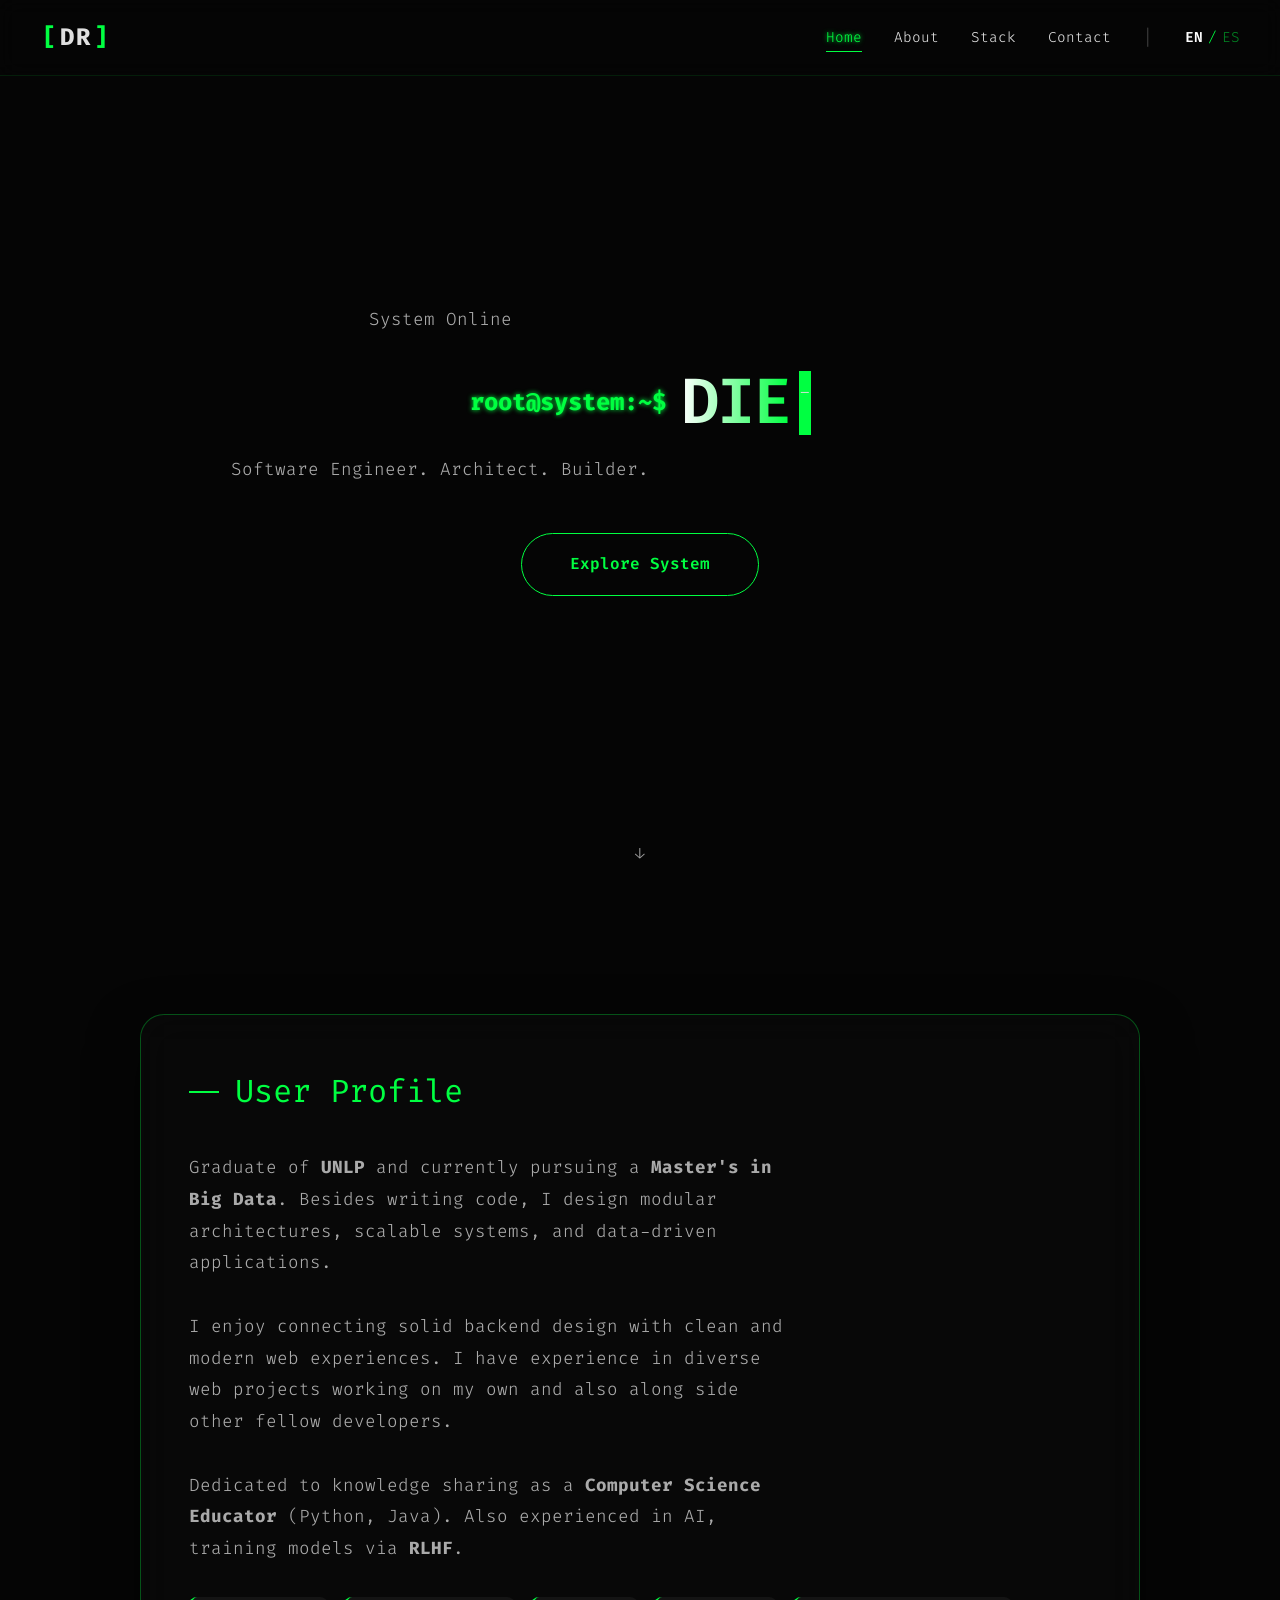
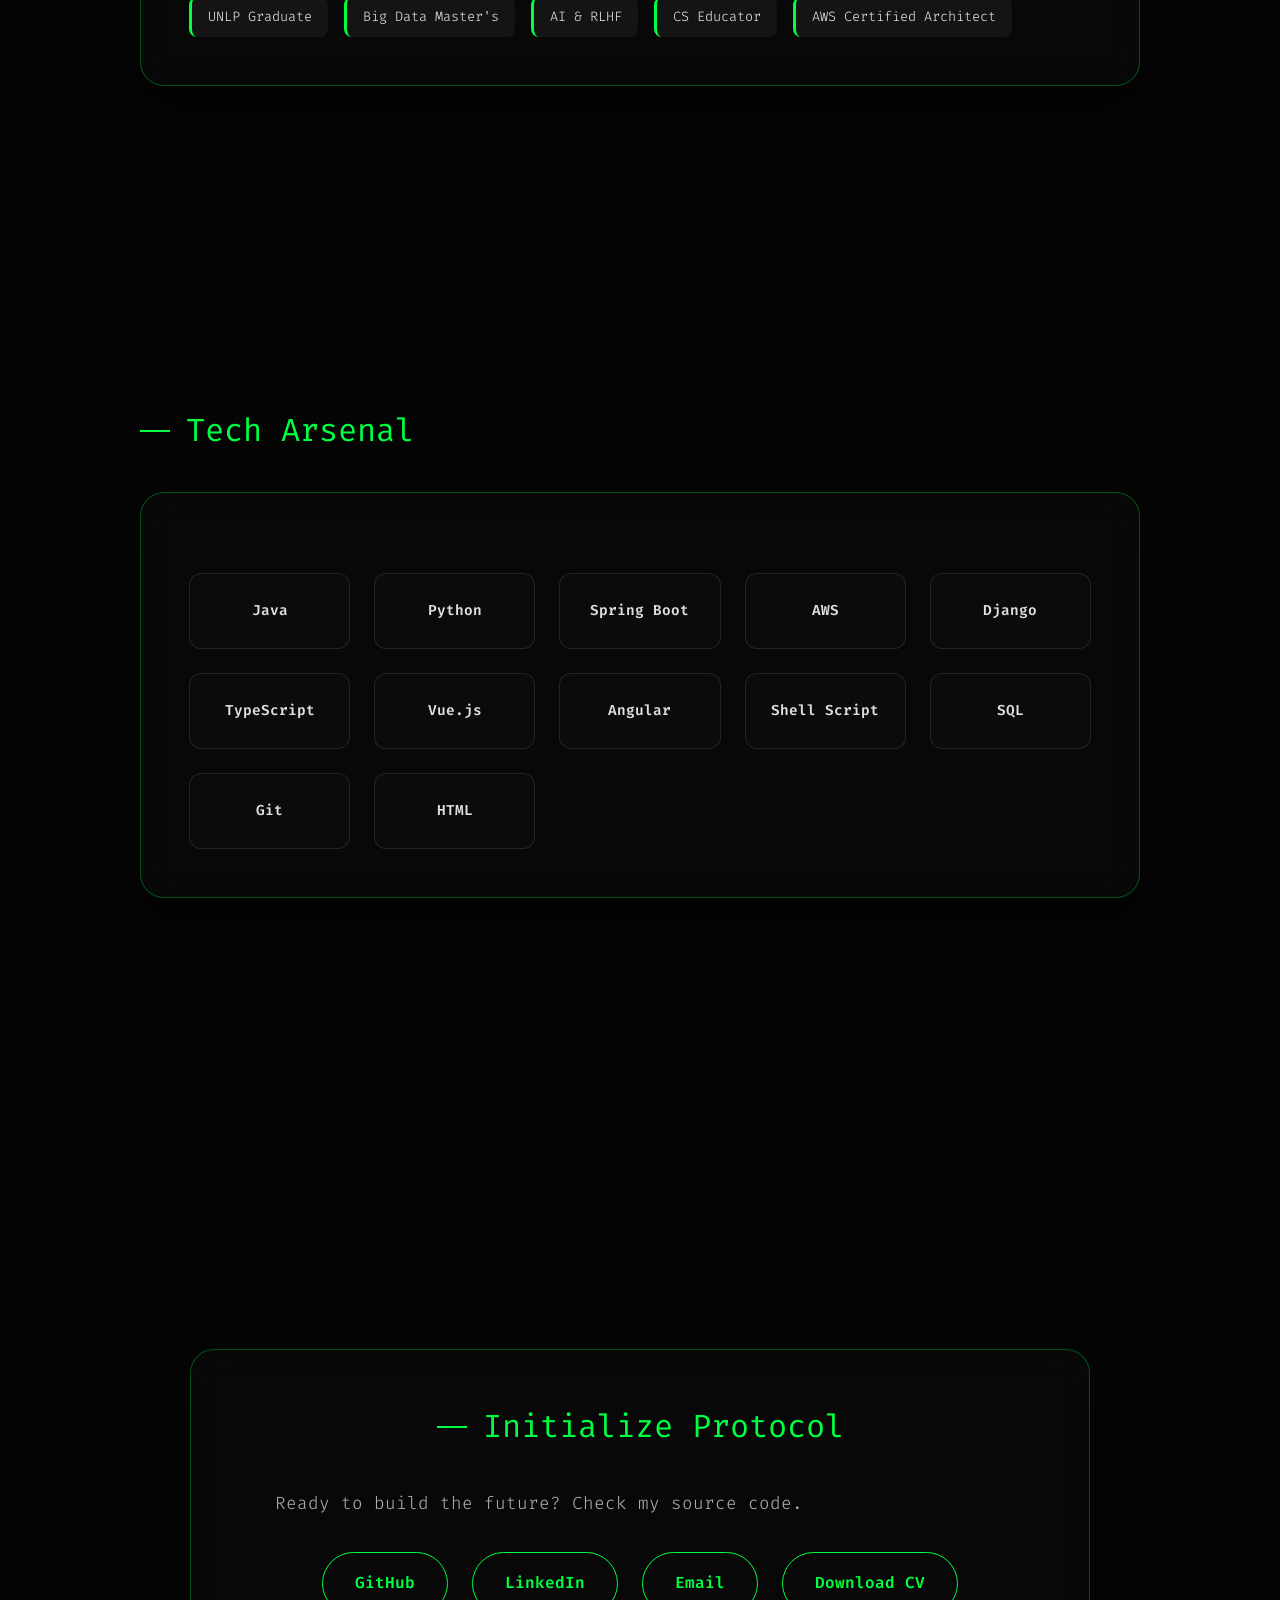
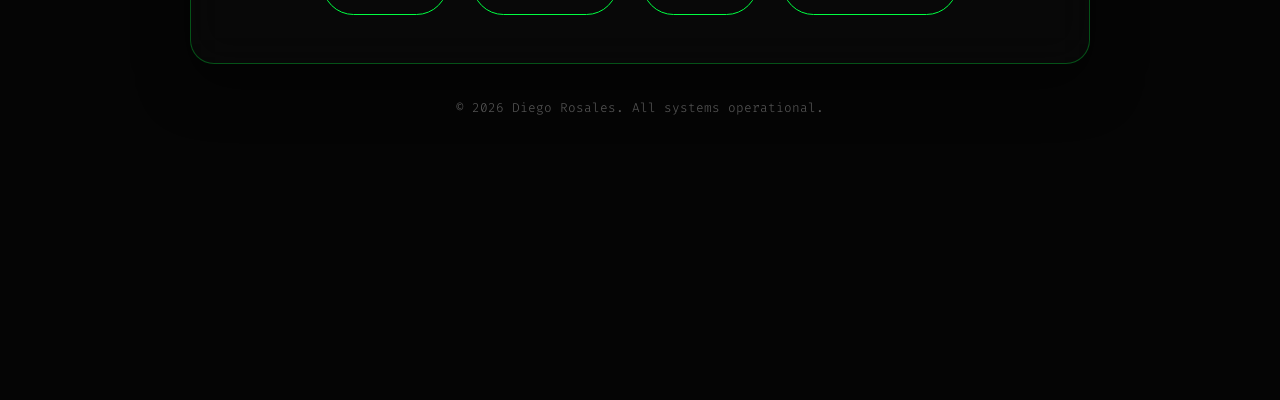
==== index.html @ c84a09c6 "Version 1.0" ====
<!DOCTYPE html>
<html lang="en">

<head>
    <meta charset="UTF-8">
    <meta name="viewport" content="width=device-width, initial-scale=1.0">
    <title>Diego Rosales | Software Architect</title>
    <!-- Fuente moderna monoespaciada para un look más limpio -->
    <link href="https://fonts.googleapis.com/css2?family=Fira+Code:wght@300;400;600&display=swap" rel="stylesheet">
    <link rel="icon" href="assets/img/favicon.svg" type="image/svg+xml">

    <link rel="stylesheet" href="assets/css/style.css">
</head>

<body>

    <canvas id="matrixCanvas"></canvas>

    <!-- NAVBAR -->
    <nav class="navbar">
        <div class="nav-container">
            <a href="#home" class="logo">
                <span class="logo-bracket">[</span>DR<span class="logo-bracket">]</span>
            </a>

            <div class="mobile-menu-btn">
                <span></span>
                <span></span>
                <span></span>
            </div>

            <ul class="nav-links">
                <li><a href="#home" data-key="navHome">Home</a></li>
                <li><a href="#about" data-key="navAbout">About</a></li>
                <li><a href="#stack" data-key="navStack">Stack</a></li>
                <li><a href="#contact" data-key="navContact">Contact</a></li>
                <li class="lang-separator">|</li>
                <li class="nav-lang-switch" onclick="toggleLanguage()">
                    <span id="lang-en" class="lang-opt active">EN</span>
                    <span>/</span>
                    <span id="lang-es" class="lang-opt">ES</span>
                </li>
            </ul>
        </div>
    </nav>

    <!-- HERO SECTION -->
    <section id="home" class="visible">
        <div class="container" style="text-align: center;">
            <p class="subtitle" data-key="heroSub">System Online</p>

            <!-- Terminal Effect Wrapper -->
            <div class="terminal-line">
                <span class="bash-prompt">root@system:~$</span>
                <!-- H1 está vacío al inicio para el efecto de escritura -->
                <h1 id="hero-title" data-key="heroTitle" data-text=""></h1>
                <span class="cursor">_</span>
            </div>

            <p data-key="heroDesc">Software Engineer. Architect. Builder.</p>
            <a href="#about" class="btn" data-key="btnExplore">Explore System</a>
        </div>
        <div class="scroll-indicator">↓</div>
    </section>

    <!-- ABOUT SECTION -->
    <section id="about">
        <div class="container">
            <div class="glass-panel">
                <h2 data-key="aboutTitle">User Profile</h2>
                <p data-key="aboutText1">
                    Graduate of <strong>UNLP</strong> and currently pursuing a <strong>Master's in Big Data</strong>.
                    Besides writing code, I design modular architectures, scalable systems, and data-driven
                    applications.
                </p>
                <p data-key="aboutText2">
                    I enjoy connecting solid backend design with clean and modern web experiences. I have
                    experience in diverse web projects working on my own and also along side other fellow developers.
                </p>
                <p data-key="aboutText3">
                    Dedicated to knowledge sharing as a <strong>Computer Science Educator</strong> (Python, Java). Also
                    experienced in AI, training models via <strong>RLHF</strong>.
                </p>

                <div class="credentials">
                    <div class="badge">UNLP Graduate</div>
                    <div class="badge">Big Data Master's</div>
                    <div class="badge">AI & RLHF</div>
                    <div class="badge">CS Educator</div>
                    <div class="badge">AWS Certified Architect</div>
                </div>
            </div>
        </div>
    </section>

    <!-- STACK SECTION -->
    <section id="stack">
        <div class="container">
            <h2 data-key="stackTitle">Tech Arsenal</h2>
            <div class="glass-panel">
                <div class="tech-grid">
                    <a href="https://docs.oracle.com/en/java/" target="_blank" class="tech-item"><span>Java</span></a>
                    <a href="https://docs.python.org/3/" target="_blank" class="tech-item"><span>Python</span></a>
                    <a href="https://spring.io/projects/spring-boot" target="_blank" class="tech-item"><span>Spring
                            Boot</span></a>
                    <a href="https://docs.aws.amazon.com/" target="_blank" class="tech-item"><span>AWS</span></a>
                    <a href="https://docs.djangoproject.com/" target="_blank" class="tech-item"><span>Django</span></a>
                    <a href="https://www.typescriptlang.org/docs/" target="_blank"
                        class="tech-item"><span>TypeScript</span></a>
                    <a href="https://vuejs.org/guide/introduction.html" target="_blank"
                        class="tech-item"><span>Vue.js</span></a>
                    <a href="https://angular.dev/" target="_blank" class="tech-item"><span>Angular</span></a>
                    <a href="https://www.gnu.org/software/bash/manual/" target="_blank" class="tech-item"><span>Shell
                            Script</span></a>
                    <a href="https://www.postgresql.org/docs/" target="_blank" class="tech-item"><span>SQL</span></a>
                    <a href="https://git-scm.com/doc" target="_blank" class="tech-item"><span>Git</span></a>
                    <a href="https://developer.mozilla.org/en-US/docs/Web/HTML" target="_blank"
                        class="tech-item"><span>HTML</span></a>
                </div>
            </div>
        </div>
    </section>

    <!-- CONTACT SECTION -->
    <section id="contact">
        <div class="container" style="text-align: center;">
            <div class="glass-panel" style="display: inline-block; width: 100%; max-width: 900px;">
                <h2 data-key="contactTitle" style="justify-content: center;">Initialize Protocol</h2>
                <p data-key="contactDesc">Ready to build the future? Check my source code.</p>

                <div class="btn-group">
                    <a href="https://github.com/Rosales-Diego?tab=repositories" target="_blank" class="btn"
                        data-key="btnGithub">
                        GitHub
                    </a>
                    <a href="https://www.linkedin.com/in/diego-rosales-75b023253/" target="_blank" class="btn"
                        data-key="btnLinkedin">
                        LinkedIn
                    </a>
                    <a href="mailto:dierosales07@gmail.com" class="btn" data-key="btnEmail">
                        Email
                    </a>
                    <a href="assets/pdf/Diego_Rosales_CV_EN.pdf" class="btn" id="btn-cv" target="_blank"
                        data-key="btnCV">
                        Download CV
                    </a>
                </div>
            </div>
        </div>
        <footer>© 2026 Diego Rosales. All systems operational.</footer>
    </section>

    <script src="assets/js/script.js"></script>
</body>

</html>
---- assets/css/style.css ----
/* --- CORE SETTINGS --- */
:root {
    --matrix-green: #00FF41;
    --matrix-dim: rgba(0, 255, 65, 0.1);
    --bg-black: #050505;
    --text-white: #E0E0E0;
    --glass-bg: rgba(10, 10, 10, 0.6);
    --glass-border: rgba(0, 255, 65, 0.3);
    --font-main: 'Fira Code', monospace;
    --ease-apple: cubic-bezier(0.25, 0.1, 0.25, 1);
}

* {
    box-sizing: border-box;
    margin: 0;
    padding: 0;
}

html {
    scroll-behavior: smooth;
}

body {
    background-color: var(--bg-black);
    color: var(--text-white);
    font-family: var(--font-main);
    overflow-x: hidden;
    line-height: 1.8;
    font-weight: 300;
}

/* --- BACKGROUND --- */
#matrixCanvas {
    position: fixed;
    top: 0;
    left: 0;
    z-index: -1;
    width: 100vw;
    height: 100vh;
    opacity: 0.6;
}

/* --- NAVBAR --- */
.navbar {
    position: fixed;
    top: 0;
    left: 0;
    width: 100%;
    padding: 1rem 2rem;
    z-index: 1000;
    transition: all 0.3s ease;
    background: rgba(5, 5, 5, 0.8);
    backdrop-filter: blur(10px);
    -webkit-backdrop-filter: blur(10px);
    border-bottom: 1px solid rgba(0, 255, 65, 0.1);
}

.nav-container {
    max-width: 1200px;
    margin: 0 auto;
    display: flex;
    justify-content: space-between;
    align-items: center;
}

/* Logo Styles */
.logo {
    font-size: 1.5rem;
    font-weight: 700;
    color: var(--text-white);
    text-decoration: none;
    letter-spacing: 2px;
    font-family: var(--font-main);
    z-index: 1001;
}

.logo-bracket {
    color: var(--matrix-green);
    margin: 0 2px;
}

.logo:hover .logo-bracket {
    text-shadow: 0 0 10px var(--matrix-green);
}

/* Nav Links */
.nav-links {
    display: flex;
    list-style: none;
    gap: 2rem;
    align-items: center;
}

.nav-links a {
    color: var(--text-white);
    text-decoration: none;
    font-size: 0.9rem;
    transition: color 0.3s ease;
    position: relative;
}

.nav-links a:hover,
.nav-links a.active {
    color: var(--matrix-green);
    text-shadow: 0 0 5px var(--matrix-green);
}

.nav-links a::after {
    content: '';
    position: absolute;
    width: 0;
    height: 1px;
    bottom: -5px;
    left: 0;
    background-color: var(--matrix-green);
    transition: width 0.3s ease;
}

.nav-links a:hover::after,
.nav-links a.active::after {
    width: 100%;
}

.lang-separator {
    color: rgba(255, 255, 255, 0.3);
}

/* Embedded Language Switcher */
.nav-lang-switch {
    display: flex;
    gap: 5px;
    cursor: pointer;
    font-size: 0.9rem;
    color: var(--matrix-green);
}

.lang-opt {
    opacity: 0.5;
    transition: opacity 0.3s;
}

.lang-opt.active {
    opacity: 1;
    font-weight: 600;
    color: #fff;
}

/* Mobile Menu Button */
.mobile-menu-btn {
    display: none;
    flex-direction: column;
    justify-content: space-between;
    width: 30px;
    height: 21px;
    cursor: pointer;
    z-index: 1001;
}

.mobile-menu-btn span {
    width: 100%;
    height: 3px;
    background-color: var(--matrix-green);
    transition: all 0.3s ease;
}

/* --- MOBILE STYLES --- */
@media (max-width: 768px) {
    .mobile-menu-btn {
        display: flex;
    }

    .nav-links {
        position: fixed;
        top: 0;
        right: -100%;
        width: 70%;
        height: 100vh;
        background: rgba(5, 5, 5, 0.95);
        backdrop-filter: blur(10px);
        flex-direction: column;
        justify-content: center;
        transition: right 0.4s ease;
        border-left: 1px solid var(--matrix-green);
    }

    .nav-links.active {
        right: 0;
    }

    /* Animation for burger menu */
    .mobile-menu-btn.active span:nth-child(1) {
        transform: rotate(45deg) translate(5px, 6px);
    }

    .mobile-menu-btn.active span:nth-child(2) {
        opacity: 0;
    }

    .mobile-menu-btn.active span:nth-child(3) {
        transform: rotate(-45deg) translate(5px, -6px);
    }
}

/* --- SECTIONS (Style Scroll) --- */
section {
    min-height: 100vh;
    scroll-margin-top: 10vh;
    display: flex;
    flex-direction: column;
    justify-content: center;
    align-items: center;
    padding: 4rem 2rem;
    position: relative;

    /* Estado inicial: invisible y desplazado hacia abajo */
    opacity: 0;
    transform: translateY(50px) scale(0.95);
    transition: opacity 0.8s var(--ease-apple), transform 0.8s var(--ease-apple);
}

section.visible {
    opacity: 1;
    transform: translateY(0) scale(1);
}

.container {
    max-width: 1000px;
    width: 100%;
}

/* --- TYPOGRAPHY & GLITCH EFFECT --- */

/* Terminal Wrapper for H1 */
.terminal-line {
    display: flex;
    align-items: center;
    justify-content: center;
    flex-wrap: wrap;
    gap: 10px;
    margin-bottom: 1rem;
}

.bash-prompt {
    color: var(--matrix-green);
    font-size: clamp(1rem, 2vw, 1.5rem);
    font-weight: bold;
    text-shadow: 0 0 5px var(--matrix-green);
    margin-right: 5px;
}

.cursor {
    display: inline-block;
    width: 12px;
    height: clamp(2.5rem, 5vw, 5rem);
    background-color: var(--matrix-green);
    animation: blink 1s step-end infinite;
    vertical-align: middle;
}

@keyframes blink {

    0%,
    100% {
        opacity: 1;
    }

    50% {
        opacity: 0;
    }
}

h1 {
    font-size: clamp(2.5rem, 5vw, 5rem);
    font-weight: 600;
    letter-spacing: -2px;
    line-height: 1.1;
    position: relative;
    display: inline-block;
    background: linear-gradient(90deg, #fff, var(--matrix-green));
    -webkit-background-clip: text;
    -webkit-text-fill-color: transparent;
    cursor: default;
    /* Remove margins as they are handled by flex wrapper */
    margin: 0;
}

/* Capas del efecto Glitch (invisibles por defecto) */
h1::before,
h1::after {
    content: attr(data-text);
    position: absolute;
    top: 0;
    left: 0;
    width: 100%;
    height: 100%;
    background: var(--bg-black);
    opacity: 0;
    -webkit-text-fill-color: var(--matrix-green);
    /* Reset gradient for glitch layers */
}

/* Activar Glitch al Hover */
h1:hover::before {
    opacity: 1;
    left: 2px;
    text-shadow: -1px 0 red;
    clip: rect(24px, 550px, 90px, 0);
    animation: glitch-anim-2 3s infinite linear alternate-reverse;
}

h1:hover::after {
    opacity: 1;
    left: -2px;
    text-shadow: -1px 0 blue;
    clip: rect(85px, 550px, 140px, 0);
    animation: glitch-anim 2.5s infinite linear alternate-reverse;
}

/* Keyframes para el glitch */
@keyframes glitch-anim {
    0% {
        clip: rect(10px, 9999px, 30px, 0);
    }

    20% {
        clip: rect(80px, 9999px, 100px, 0);
    }

    40% {
        clip: rect(10px, 9999px, 50px, 0);
    }

    60% {
        clip: rect(40px, 9999px, 80px, 0);
    }

    80% {
        clip: rect(100px, 9999px, 120px, 0);
    }

    100% {
        clip: rect(60px, 9999px, 90px, 0);
    }
}

@keyframes glitch-anim-2 {
    0% {
        clip: rect(60px, 9999px, 90px, 0);
    }

    20% {
        clip: rect(10px, 9999px, 50px, 0);
    }

    40% {
        clip: rect(100px, 9999px, 120px, 0);
    }

    60% {
        clip: rect(10px, 9999px, 30px, 0);
    }

    80% {
        clip: rect(40px, 9999px, 80px, 0);
    }

    100% {
        clip: rect(80px, 9999px, 100px, 0);
    }
}

h2 {
    font-size: 2rem;
    color: var(--matrix-green);
    margin-bottom: 2rem;
    font-weight: 400;
    display: inline-flex;
    align-items: center;
    gap: 1rem;
}

h2::before {
    content: "";
    width: 30px;
    height: 2px;
    background: var(--matrix-green);
    display: block;
}

p {
    font-size: 1.1rem;
    color: #aaa;
    max-width: 600px;
    margin-bottom: 2rem;
}

/* --- CARDS & UI --- */
.glass-panel {
    background: var(--glass-bg);
    border: 1px solid var(--glass-border);
    border-radius: 24px;
    padding: 3rem;
    backdrop-filter: blur(20px);
    -webkit-backdrop-filter: blur(20px);
    box-shadow: 0 20px 50px rgba(0, 0, 0, 0.5);
    width: 100%;
}

/* --- TECH GRID --- */
.tech-grid {
    display: grid;
    grid-template-columns: repeat(auto-fit, minmax(140px, 1fr));
    gap: 1.5rem;
    margin-top: 2rem;
}

.tech-item {
    text-align: center;
    padding: 1.5rem;
    border: 1px solid rgba(255, 255, 255, 0.1);
    border-radius: 12px;
    transition: 0.3s;
    background: rgba(255, 255, 255, 0.02);
    cursor: pointer;
    /* Cambiado a pointer para indicar click */
    display: block;
    /* Comportamiento de bloque para el anchor */
    text-decoration: none;
    /* Quitar subrayado de link */
    color: var(--text-white);
    /* Mantener color blanco/gris */
}

.tech-item:hover {
    border-color: var(--matrix-green);
    background: var(--matrix-dim);
    transform: translateY(-5px);
    box-shadow: 0 10px 20px rgba(0, 255, 65, 0.1);
    color: #fff;
    /* Texto blanco brillante al hacer hover */
}

.tech-item span {
    display: block;
    font-size: 0.9rem;
    font-weight: 600;
}

/* --- BUTTONS --- */
.btn {
    display: inline-block;
    padding: 1rem 3rem;
    border-radius: 50px;
    background: transparent;
    border: 1px solid var(--matrix-green);
    color: var(--matrix-green);
    text-decoration: none;
    font-weight: 600;
    transition: all 0.3s ease;
    margin-top: 1rem;
}

.btn:hover {
    background: var(--matrix-green);
    color: #000;
    box-shadow: 0 0 30px var(--matrix-dim);
    transform: scale(1.05);
}

/* Agrupación de botones para la sección de contacto */
.btn-group {
    display: flex;
    justify-content: center;
    flex-wrap: wrap;
    gap: 1.5rem;
    margin-top: 2rem;
}

.btn-group .btn {
    margin-top: 0;
    /* Reseteamos el margen individual dentro del grupo */
    padding: 1rem 2rem;
    /* Ajuste ligero para que quepan mejor 3 botones */
}

/* --- SCROLL INDICATOR --- */
.scroll-indicator {
    position: absolute;
    bottom: 2rem;
    left: 50%;
    transform: translateX(-50%);
    animation: bounce 2s infinite;
    opacity: 0.7;
}

@keyframes bounce {

    0%,
    20%,
    50%,
    80%,
    100% {
        transform: translateX(-50%) translateY(0);
    }

    40% {
        transform: translateX(-50%) translateY(-10px);
    }

    60% {
        transform: translateX(-50%) translateY(-5px);
    }
}

/* --- CREDENTIALS --- */
.credentials {
    display: flex;
    gap: 1rem;
    flex-wrap: wrap;
    margin-top: 2rem;
}

.badge {
    background: rgba(255, 255, 255, 0.05);
    padding: 0.5rem 1rem;
    border-radius: 8px;
    font-size: 0.85rem;
    border-left: 3px solid var(--matrix-green);
}

/* --- FOOTER --- */
footer {
    padding: 2rem;
    text-align: center;
    font-size: 0.8rem;
    color: #555;
    position: relative;
    z-index: 2;
}
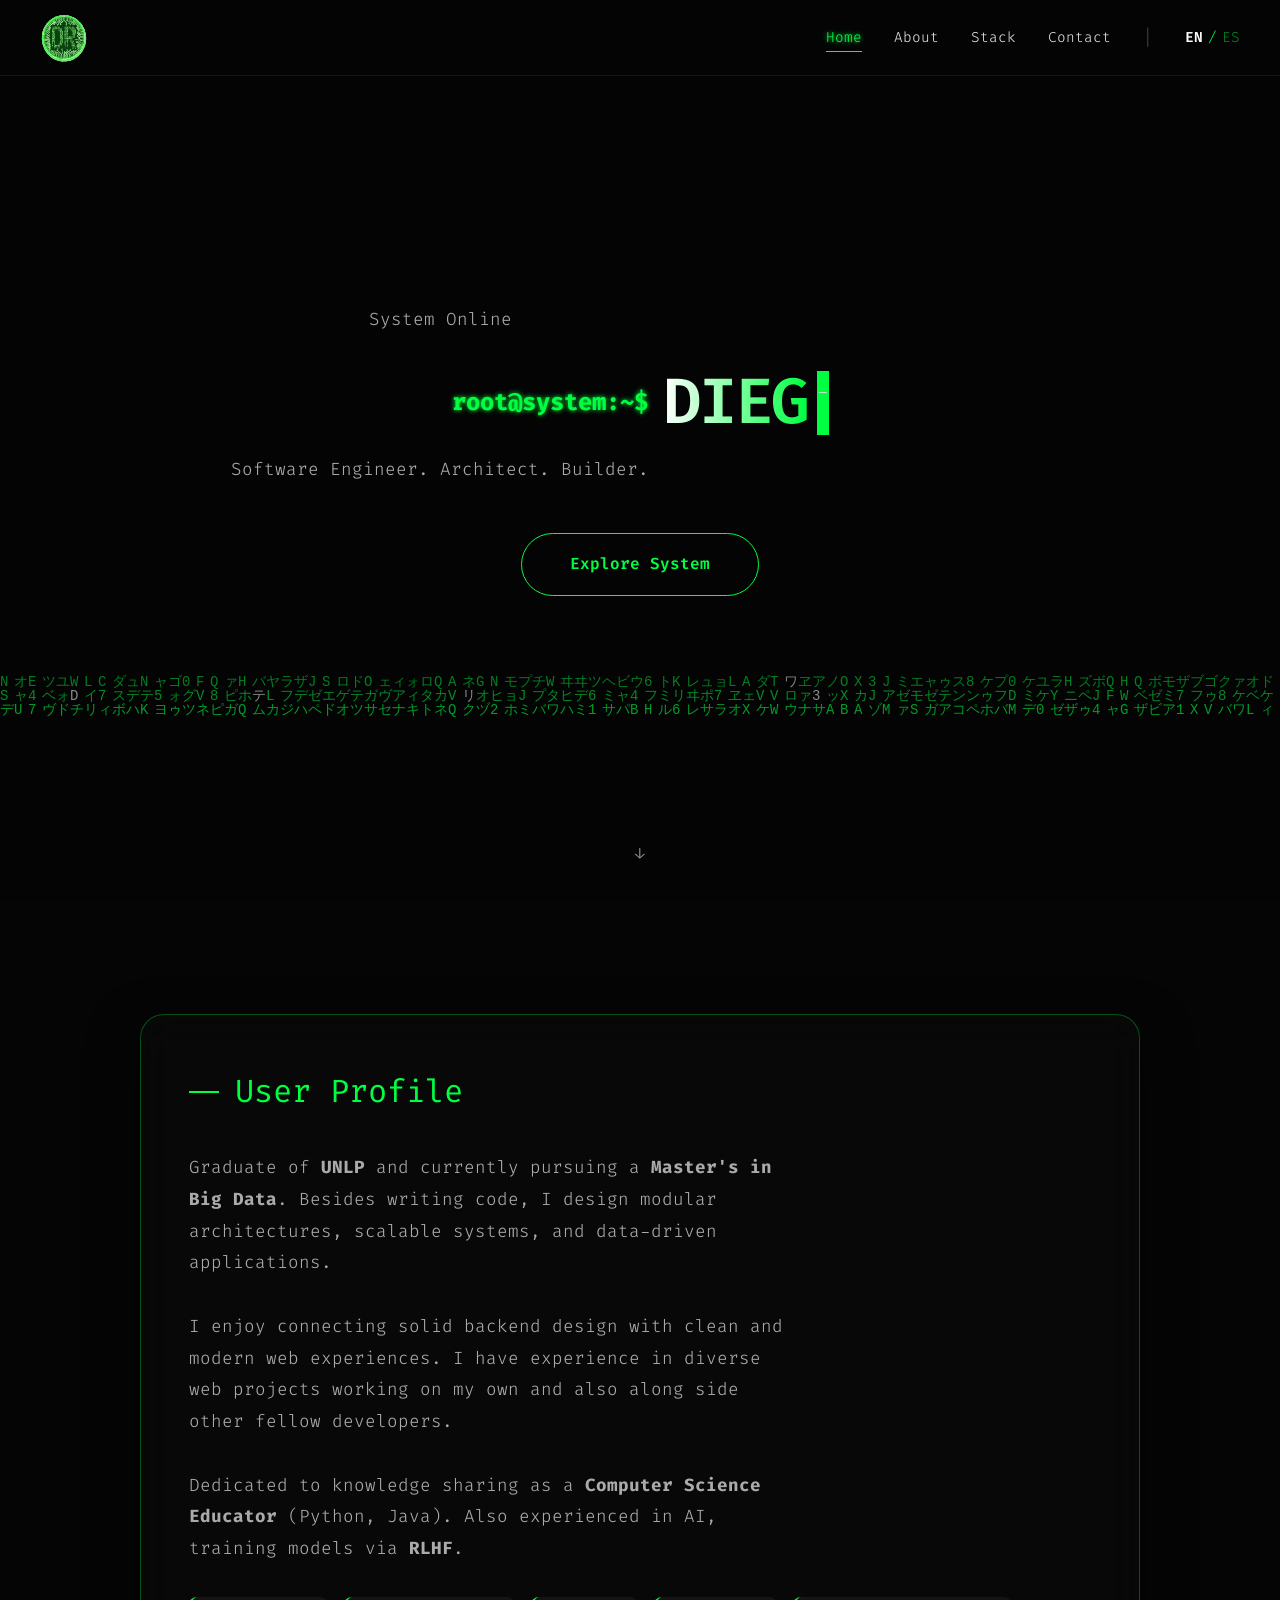
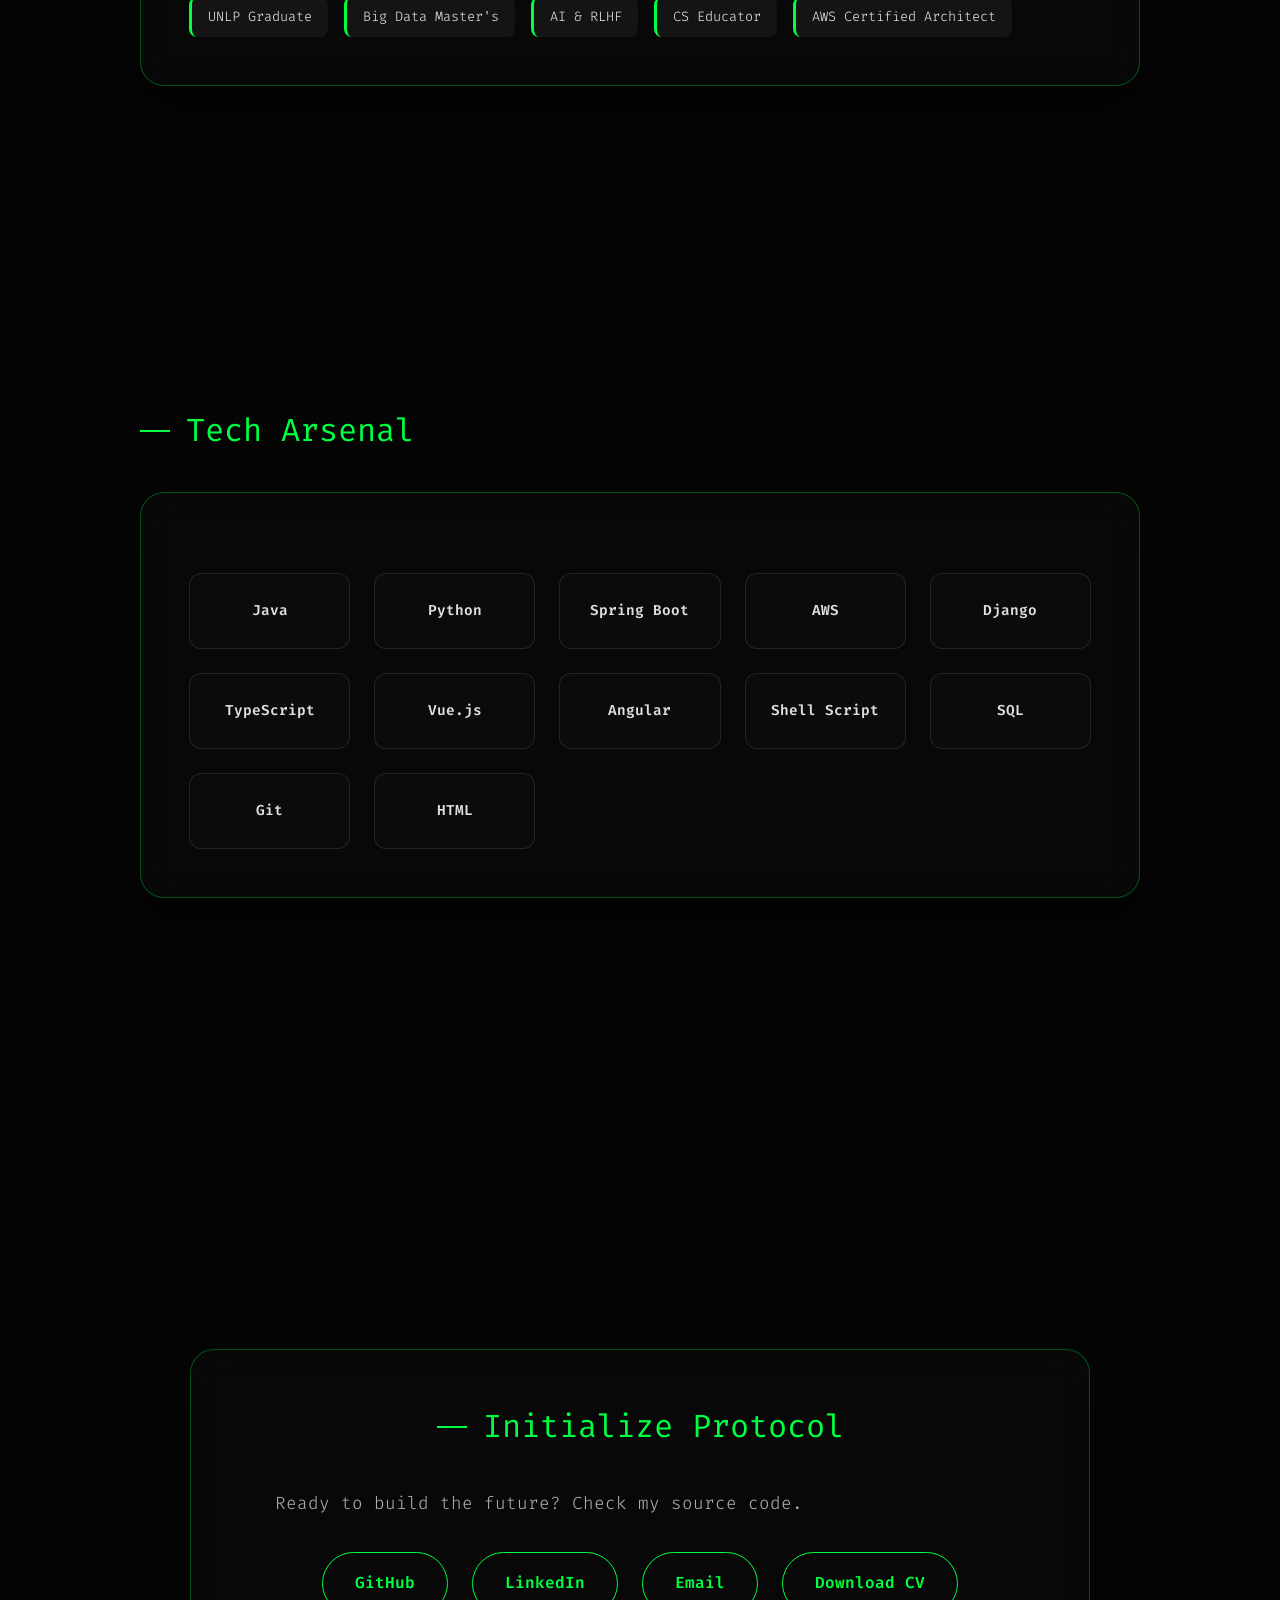
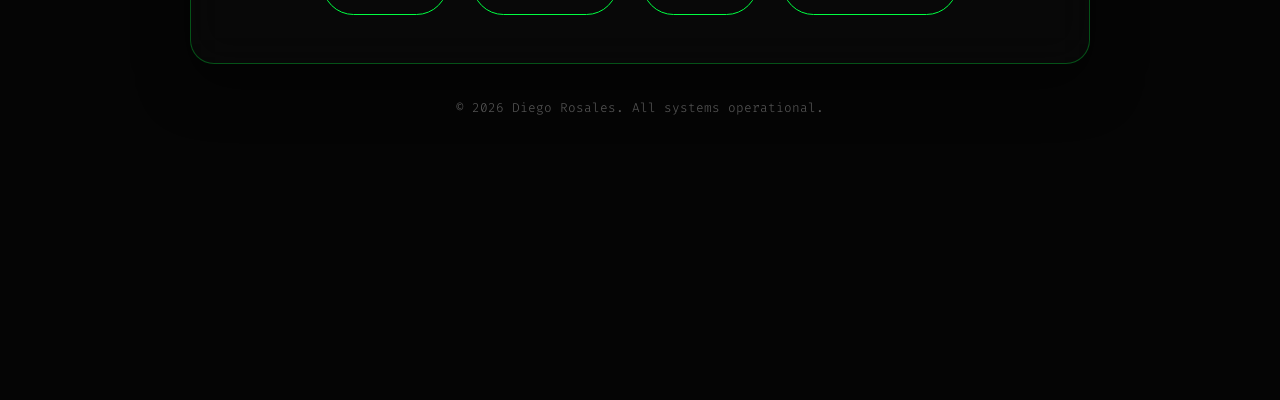
==== commit 0e4dcecf: "navbar's logo modified" ====
--- a/index.html
+++ b/index.html
@@ -20,7 +20,7 @@
     <nav class="navbar">
         <div class="nav-container">
             <a href="#home" class="logo">
-                <span class="logo-bracket">[</span>DR<span class="logo-bracket">]</span>
+                <img src="assets/img/favicon.svg" alt="DR Logo" class="nav-logo-img">
             </a>
 
             <div class="mobile-menu-btn">
--- a/assets/css/style.css
+++ b/assets/css/style.css
@@ -46,7 +46,7 @@
     top: 0;
     left: 0;
     width: 100%;
-    padding: 1rem 2rem;
+    padding: 0.85rem 2rem;
     z-index: 1000;
     transition: all 0.3s ease;
     background: rgba(5, 5, 5, 0.8);
@@ -65,23 +65,24 @@
 
 /* Logo Styles */
 .logo {
-    font-size: 1.5rem;
-    font-weight: 700;
-    color: var(--text-white);
+    display: flex;
+    align-items: center;
     text-decoration: none;
-    letter-spacing: 2px;
-    font-family: var(--font-main);
     z-index: 1001;
 }
 
-.logo-bracket {
-    color: var(--matrix-green);
-    margin: 0 2px;
-}
-
-.logo:hover .logo-bracket {
-    text-shadow: 0 0 10px var(--matrix-green);
-}
+.nav-logo-img {
+    height: 48px;
+    width: auto;
+    transition: transform 0.4s ease, filter 0.4s ease;
+}
+
+.logo:hover .nav-logo-img {
+    transform: scale(1.2);
+    filter: drop-shadow(0 0 6px var(--matrix-green));
+}
+
+
 
 /* Nav Links */
 .nav-links {
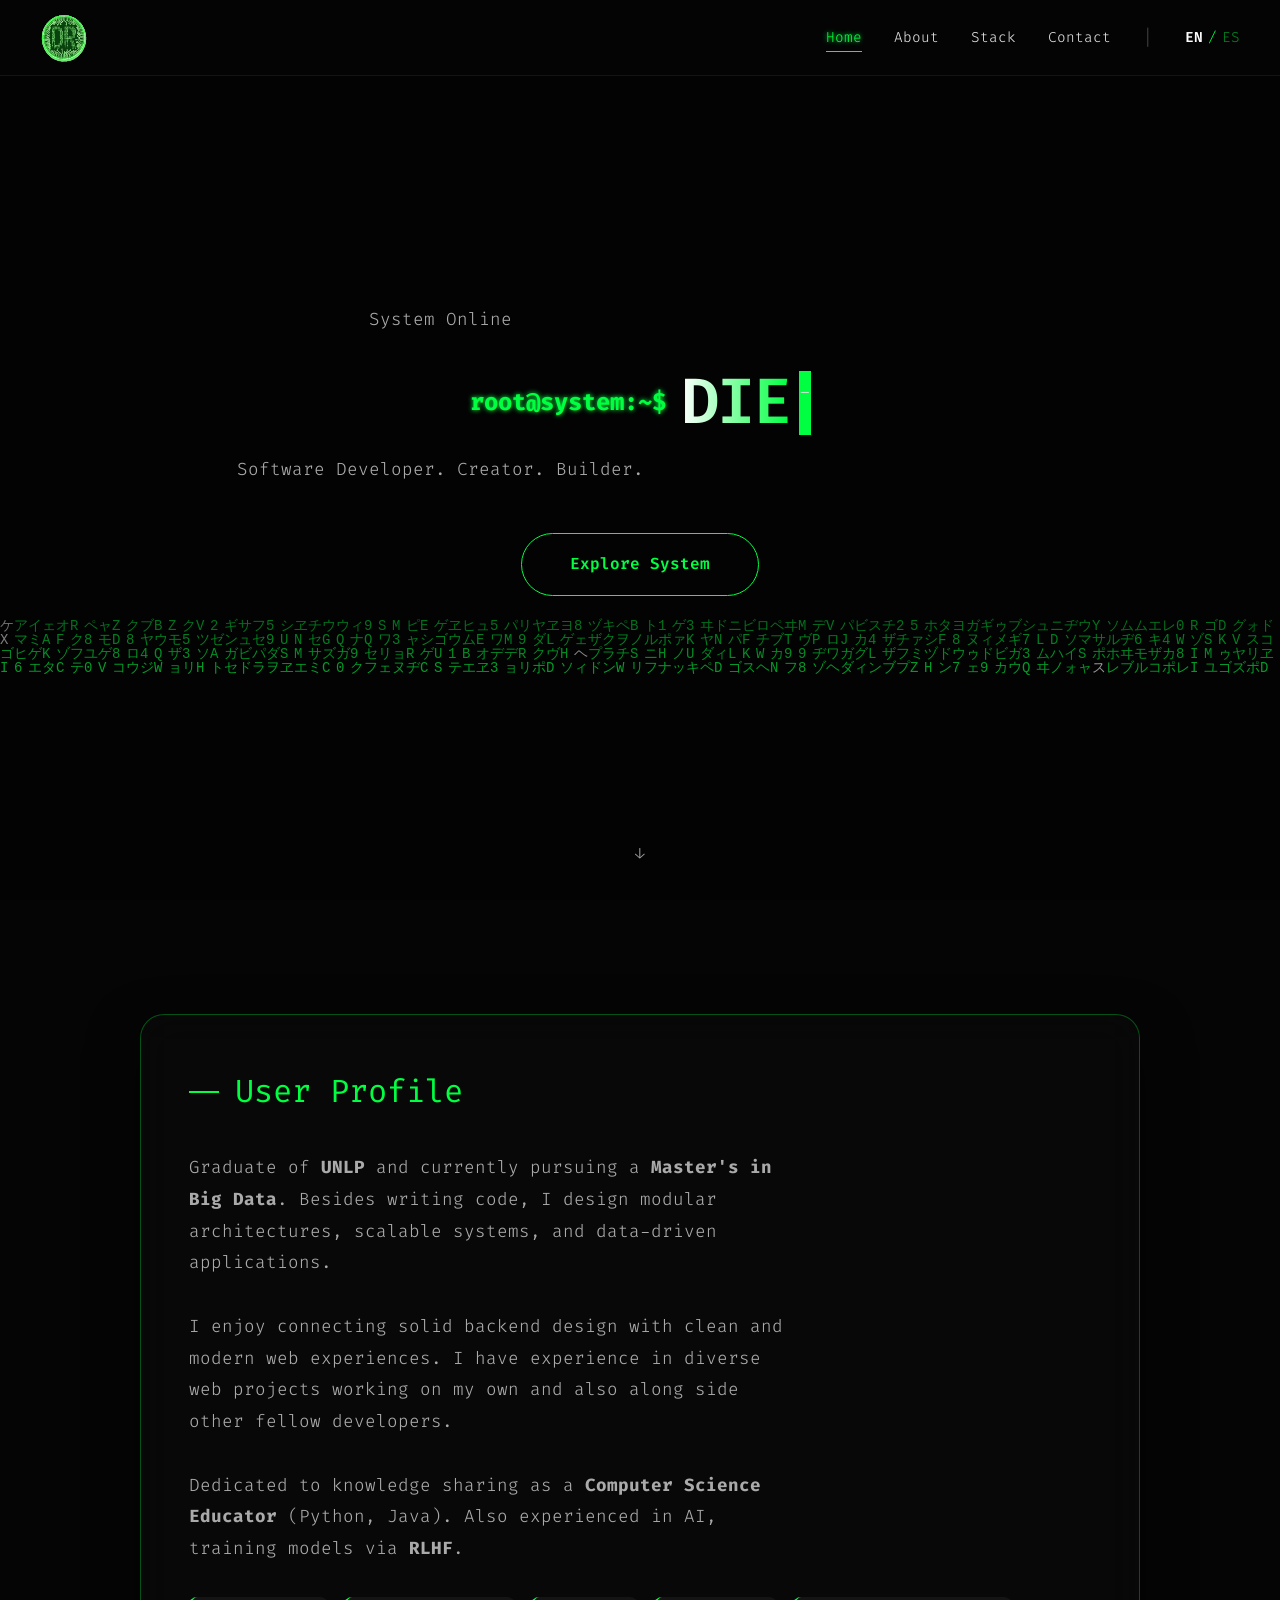
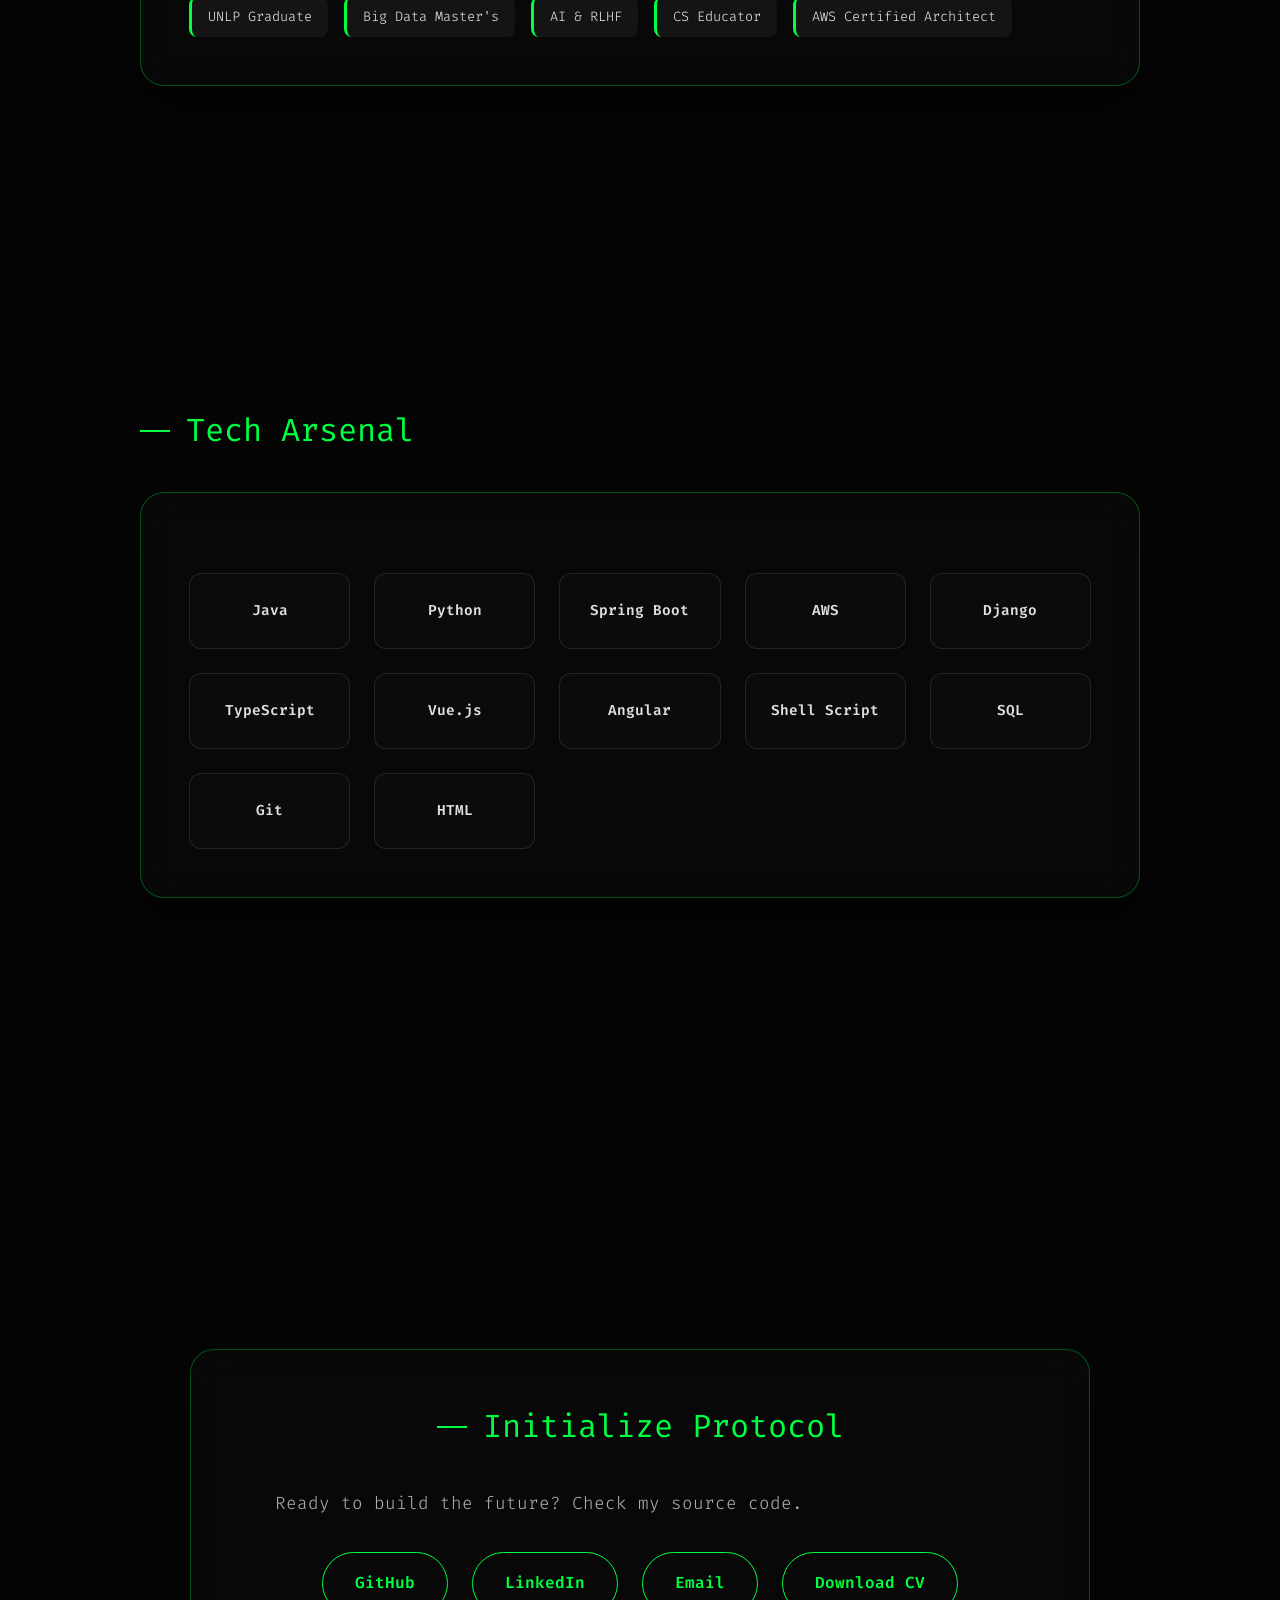
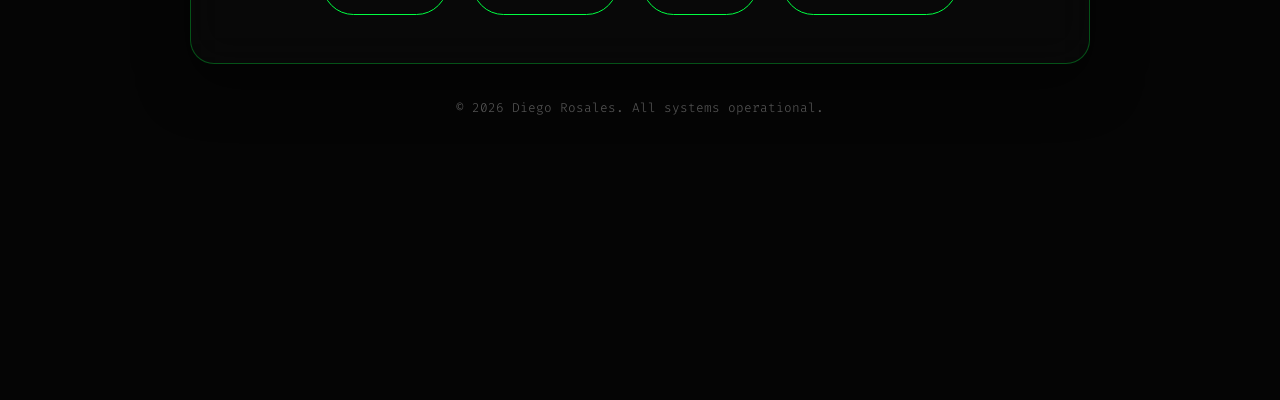
==== commit aa39c49e: "fix: redacted some text on both languages" ====
--- a/index.html
+++ b/index.html
@@ -57,7 +57,7 @@
                 <span class="cursor">_</span>
             </div>
 
-            <p data-key="heroDesc">Software Engineer. Architect. Builder.</p>
+            <p data-key="heroDesc">Software Developer. Creator. Builder.</p>
             <a href="#about" class="btn" data-key="btnExplore">Explore System</a>
         </div>
         <div class="scroll-indicator">↓</div>
--- a/assets/css/style.css
+++ b/assets/css/style.css
@@ -78,7 +78,7 @@
 }
 
 .logo:hover .nav-logo-img {
-    transform: scale(1.2);
+    transform: scale(1.3);
     filter: drop-shadow(0 0 6px var(--matrix-green));
 }
 
@@ -279,6 +279,7 @@
     display: inline-block;
     background: linear-gradient(90deg, #fff, var(--matrix-green));
     -webkit-background-clip: text;
+    background-clip: text;
     -webkit-text-fill-color: transparent;
     cursor: default;
     /* Remove margins as they are handled by flex wrapper */
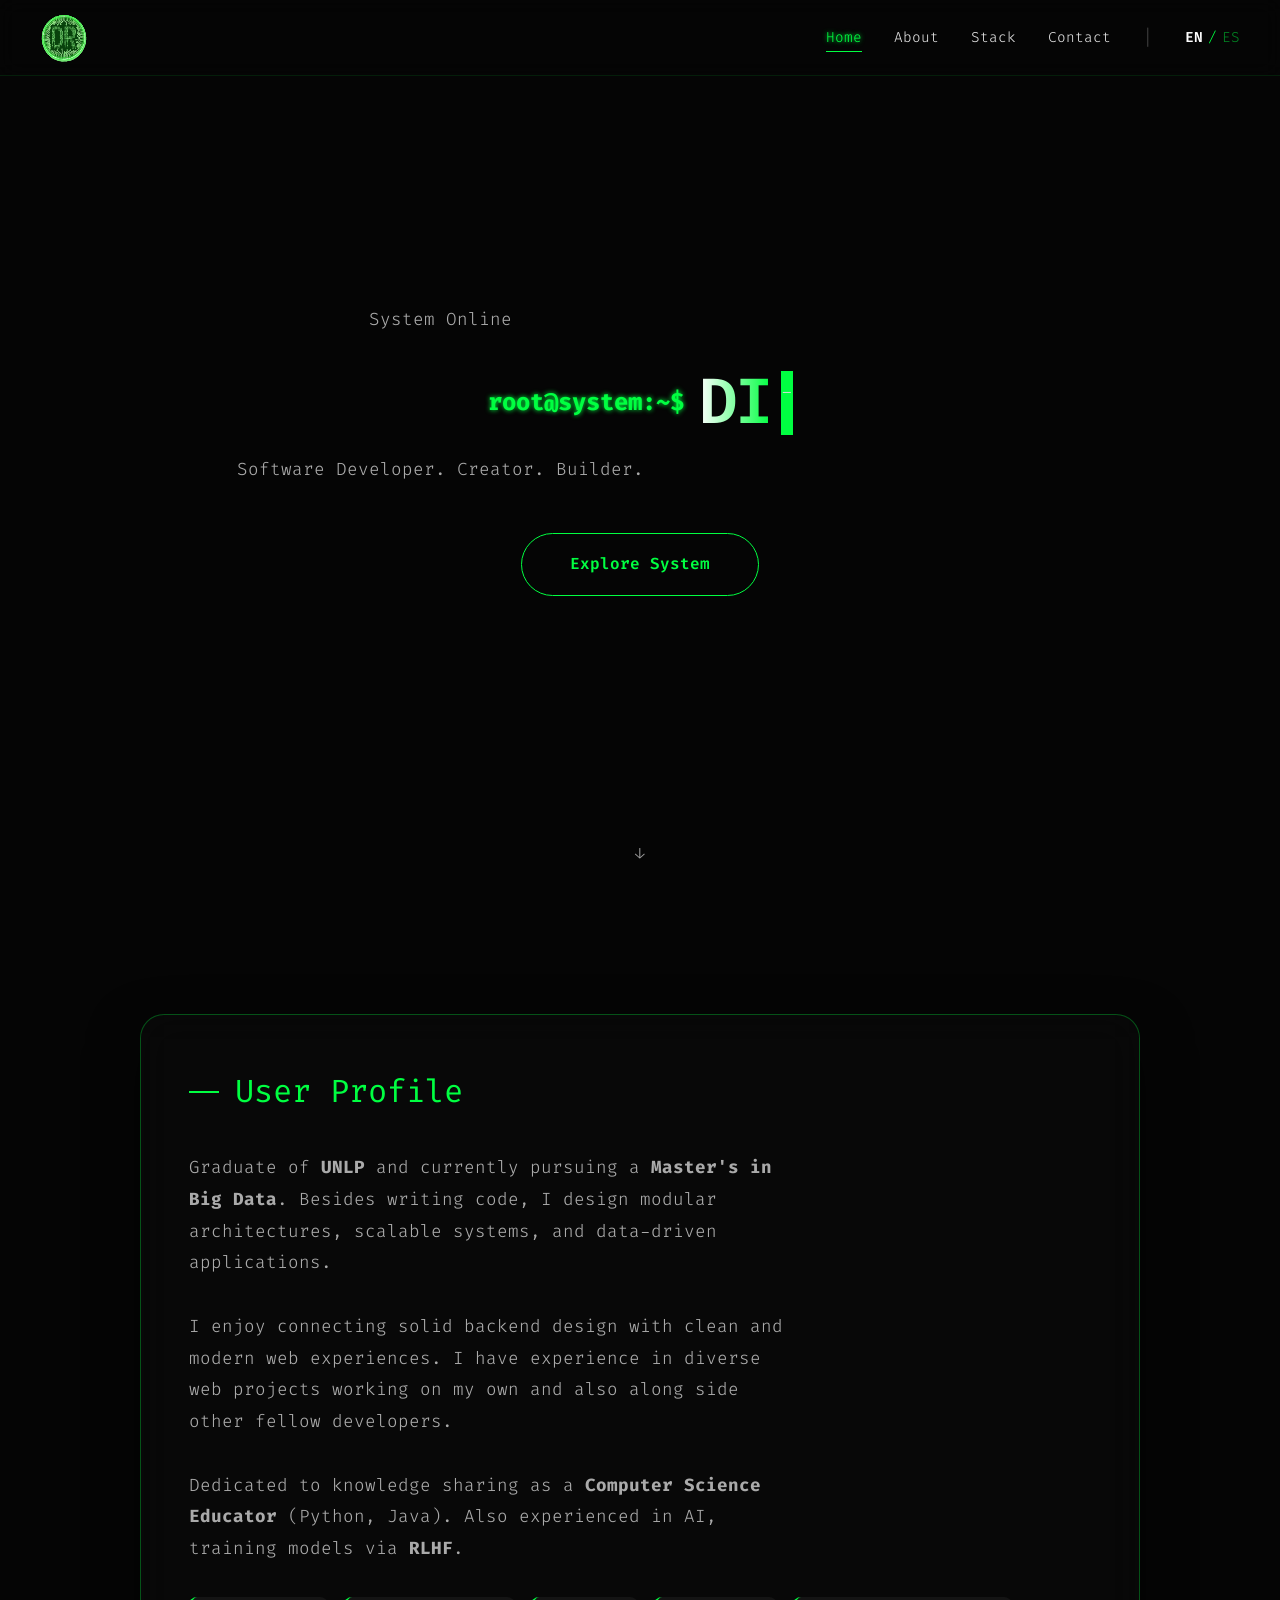
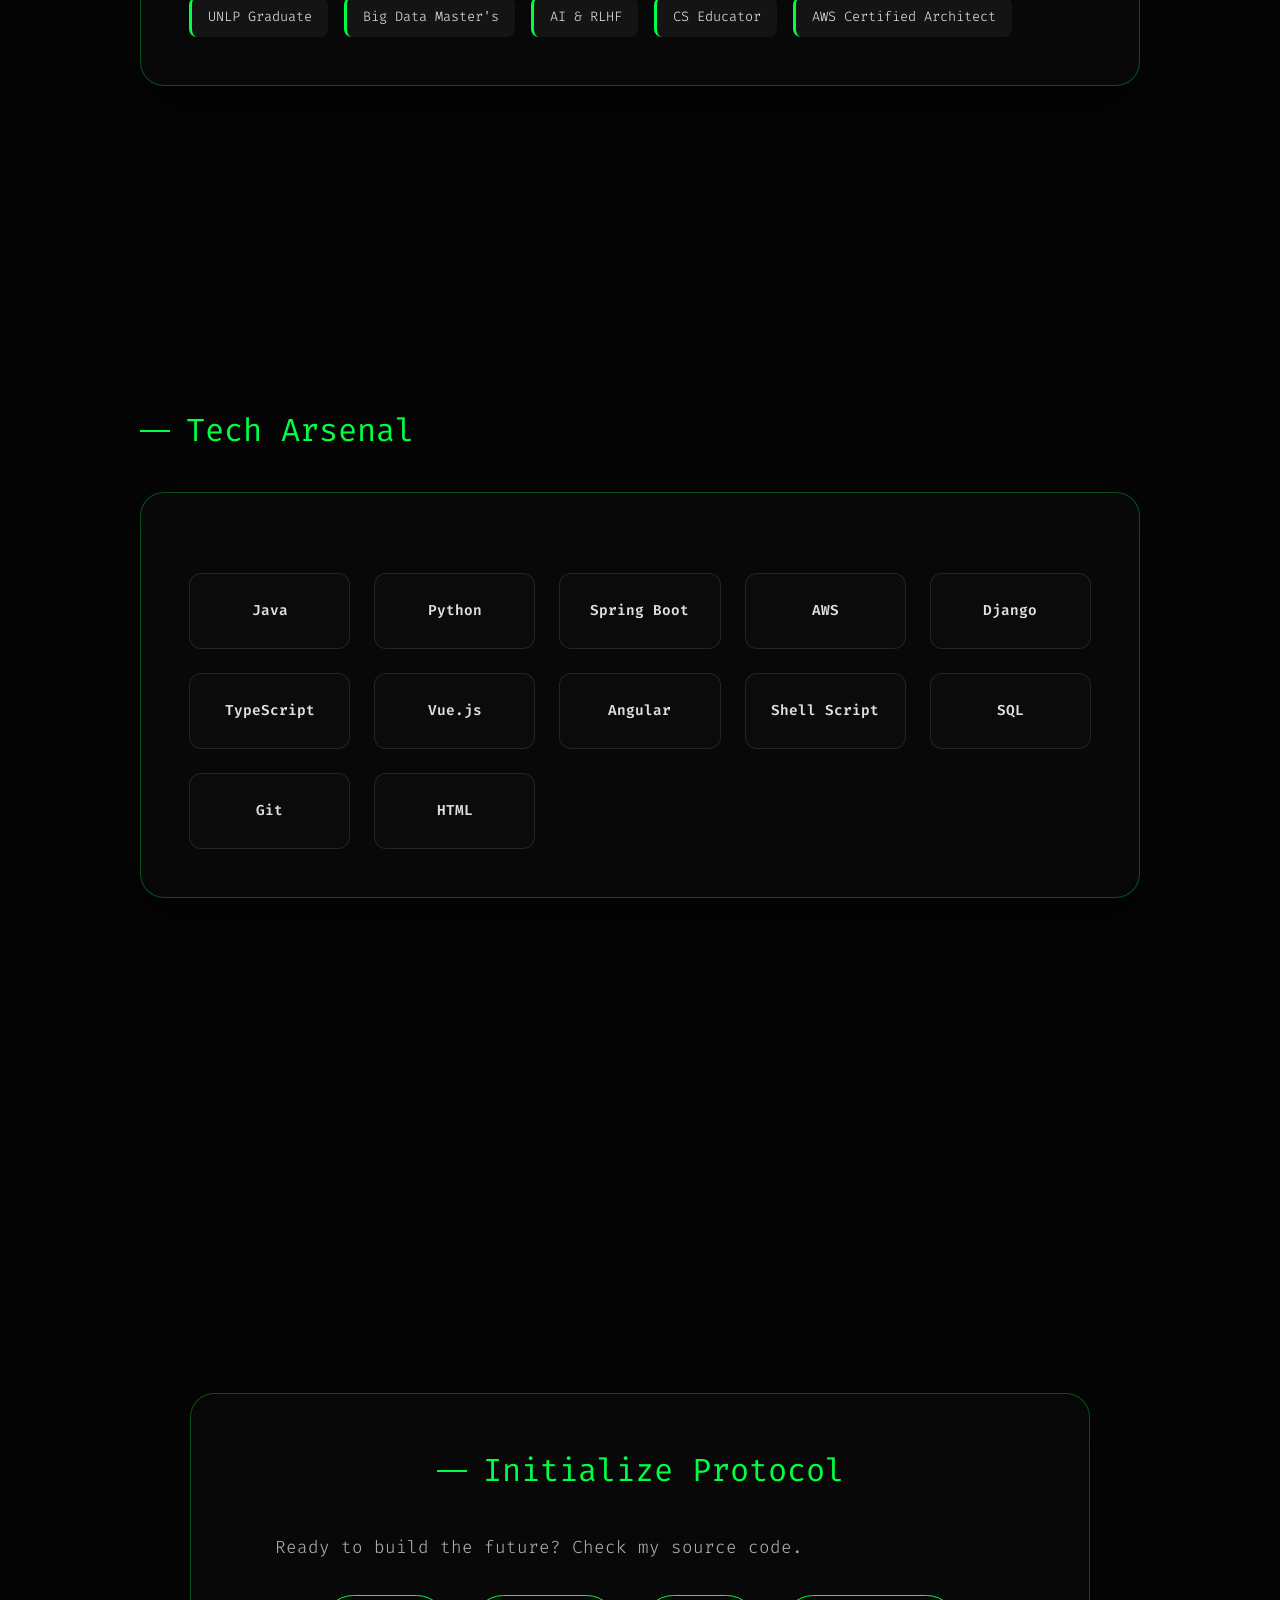
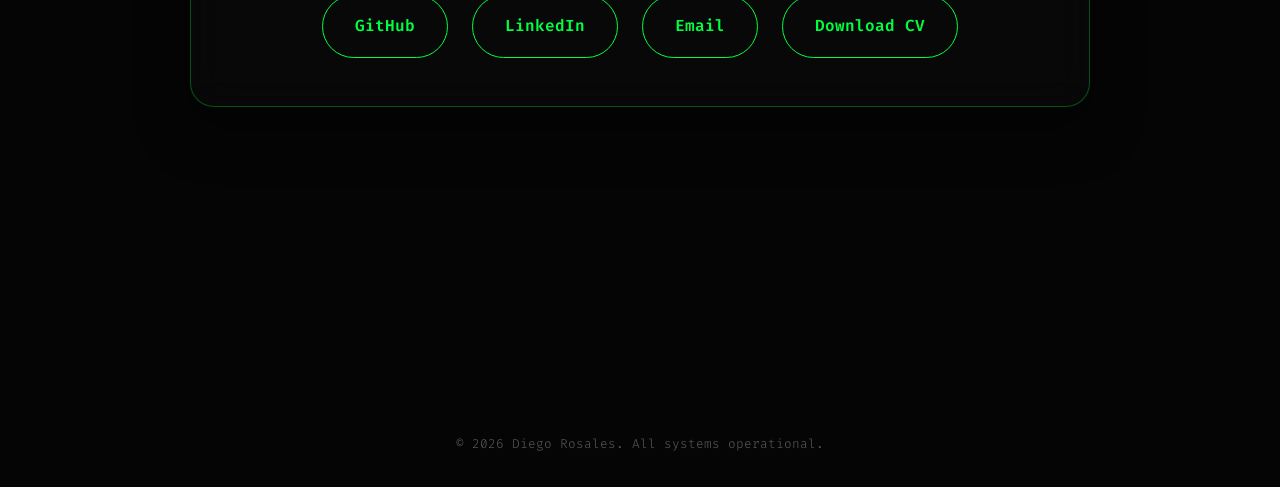
==== commit 4bd3db5a: "feature: made the website more inclusive adding tags and navigation help" ====
--- a/index.html
+++ b/index.html
@@ -4,7 +4,7 @@
 <head>
     <meta charset="UTF-8">
     <meta name="viewport" content="width=device-width, initial-scale=1.0">
-    <title>Diego Rosales | Software Architect</title>
+    <title>Diego Rosales | Software Developer</title>
     <!-- Fuente moderna monoespaciada para un look más limpio -->
     <link href="https://fonts.googleapis.com/css2?family=Fira+Code:wght@300;400;600&display=swap" rel="stylesheet">
     <link rel="icon" href="assets/img/favicon.svg" type="image/svg+xml">
@@ -13,8 +13,9 @@
 </head>
 
 <body>
+    <a href="#main-content" class="skip-link">Skip to main content</a>
 
-    <canvas id="matrixCanvas"></canvas>
+    <canvas id="matrixCanvas" aria-hidden="true"></canvas>
 
     <!-- NAVBAR -->
     <nav class="navbar">
@@ -23,132 +24,146 @@
                 <img src="assets/img/favicon.svg" alt="DR Logo" class="nav-logo-img">
             </a>
 
-            <div class="mobile-menu-btn">
-                <span></span>
-                <span></span>
-                <span></span>
-            </div>
+            <button class="mobile-menu-btn" aria-label="Toggle mobile menu" aria-expanded="false"
+                aria-controls="nav-links">
+                <span aria-hidden="true"></span>
+                <span aria-hidden="true"></span>
+                <span aria-hidden="true"></span>
+            </button>
 
-            <ul class="nav-links">
+            <ul id="nav-links" class="nav-links">
                 <li><a href="#home" data-key="navHome">Home</a></li>
                 <li><a href="#about" data-key="navAbout">About</a></li>
                 <li><a href="#stack" data-key="navStack">Stack</a></li>
                 <li><a href="#contact" data-key="navContact">Contact</a></li>
                 <li class="lang-separator">|</li>
-                <li class="nav-lang-switch" onclick="toggleLanguage()">
-                    <span id="lang-en" class="lang-opt active">EN</span>
-                    <span>/</span>
-                    <span id="lang-es" class="lang-opt">ES</span>
+                <li class="nav-lang-switch">
+                    <button class="lang-btn" onclick="toggleLanguage()" aria-label="Toggle language">
+                        <span id="lang-en" class="lang-opt active" aria-hidden="true">EN</span>
+                        <span aria-hidden="true">/</span>
+                        <span id="lang-es" class="lang-opt" aria-hidden="true">ES</span>
+                    </button>
                 </li>
             </ul>
         </div>
     </nav>
 
-    <!-- HERO SECTION -->
-    <section id="home" class="visible">
-        <div class="container" style="text-align: center;">
-            <p class="subtitle" data-key="heroSub">System Online</p>
+    <main id="main-content">
+        <!-- HERO SECTION -->
+        <section id="home" class="visible">
+            <div class="container" style="text-align: center;">
+                <p class="subtitle" data-key="heroSub">System Online</p>
 
-            <!-- Terminal Effect Wrapper -->
-            <div class="terminal-line">
-                <span class="bash-prompt">root@system:~$</span>
-                <!-- H1 está vacío al inicio para el efecto de escritura -->
-                <h1 id="hero-title" data-key="heroTitle" data-text=""></h1>
-                <span class="cursor">_</span>
+                <!-- Terminal Effect Wrapper -->
+                <div class="terminal-line">
+                    <span class="bash-prompt">root@system:~$</span>
+                    <!-- H1 está vacío al inicio para el efecto de escritura -->
+                    <h1 id="hero-title" data-key="heroTitle" data-text=""></h1>
+                    <span class="cursor">_</span>
+                </div>
+
+                <p data-key="heroDesc">Software Developer. Creator. Builder.</p>
+                <a href="#about" class="btn" data-key="btnExplore">Explore System</a>
             </div>
+            <div class="scroll-indicator">↓</div>
+        </section>
 
-            <p data-key="heroDesc">Software Developer. Creator. Builder.</p>
-            <a href="#about" class="btn" data-key="btnExplore">Explore System</a>
-        </div>
-        <div class="scroll-indicator">↓</div>
-    </section>
+        <!-- ABOUT SECTION -->
+        <section id="about">
+            <div class="container">
+                <div class="glass-panel">
+                    <h2 data-key="aboutTitle">User Profile</h2>
+                    <p data-key="aboutText1">
+                        Graduate of <strong>UNLP</strong> and currently pursuing a <strong>Master's in Big
+                            Data</strong>.
+                        Besides writing code, I design modular architectures, scalable systems, and data-driven
+                        applications.
+                    </p>
+                    <p data-key="aboutText2">
+                        I enjoy connecting solid backend design with clean and modern web experiences. I have
+                        experience in diverse web projects working on my own and also along side other fellow
+                        developers.
+                    </p>
+                    <p data-key="aboutText3">
+                        Dedicated to knowledge sharing as a <strong>Computer Science Educator</strong> (Python, Java).
+                        Also
+                        experienced in AI, training models via <strong>RLHF</strong>.
+                    </p>
 
-    <!-- ABOUT SECTION -->
-    <section id="about">
-        <div class="container">
-            <div class="glass-panel">
-                <h2 data-key="aboutTitle">User Profile</h2>
-                <p data-key="aboutText1">
-                    Graduate of <strong>UNLP</strong> and currently pursuing a <strong>Master's in Big Data</strong>.
-                    Besides writing code, I design modular architectures, scalable systems, and data-driven
-                    applications.
-                </p>
-                <p data-key="aboutText2">
-                    I enjoy connecting solid backend design with clean and modern web experiences. I have
-                    experience in diverse web projects working on my own and also along side other fellow developers.
-                </p>
-                <p data-key="aboutText3">
-                    Dedicated to knowledge sharing as a <strong>Computer Science Educator</strong> (Python, Java). Also
-                    experienced in AI, training models via <strong>RLHF</strong>.
-                </p>
-
-                <div class="credentials">
-                    <div class="badge">UNLP Graduate</div>
-                    <div class="badge">Big Data Master's</div>
-                    <div class="badge">AI & RLHF</div>
-                    <div class="badge">CS Educator</div>
-                    <div class="badge">AWS Certified Architect</div>
+                    <div class="credentials">
+                        <div class="badge">UNLP Graduate</div>
+                        <div class="badge">Big Data Master's</div>
+                        <div class="badge">AI & RLHF</div>
+                        <div class="badge">CS Educator</div>
+                        <div class="badge">AWS Certified Architect</div>
+                    </div>
                 </div>
             </div>
-        </div>
-    </section>
+        </section>
 
-    <!-- STACK SECTION -->
-    <section id="stack">
-        <div class="container">
-            <h2 data-key="stackTitle">Tech Arsenal</h2>
-            <div class="glass-panel">
-                <div class="tech-grid">
-                    <a href="https://docs.oracle.com/en/java/" target="_blank" class="tech-item"><span>Java</span></a>
-                    <a href="https://docs.python.org/3/" target="_blank" class="tech-item"><span>Python</span></a>
-                    <a href="https://spring.io/projects/spring-boot" target="_blank" class="tech-item"><span>Spring
-                            Boot</span></a>
-                    <a href="https://docs.aws.amazon.com/" target="_blank" class="tech-item"><span>AWS</span></a>
-                    <a href="https://docs.djangoproject.com/" target="_blank" class="tech-item"><span>Django</span></a>
-                    <a href="https://www.typescriptlang.org/docs/" target="_blank"
-                        class="tech-item"><span>TypeScript</span></a>
-                    <a href="https://vuejs.org/guide/introduction.html" target="_blank"
-                        class="tech-item"><span>Vue.js</span></a>
-                    <a href="https://angular.dev/" target="_blank" class="tech-item"><span>Angular</span></a>
-                    <a href="https://www.gnu.org/software/bash/manual/" target="_blank" class="tech-item"><span>Shell
-                            Script</span></a>
-                    <a href="https://www.postgresql.org/docs/" target="_blank" class="tech-item"><span>SQL</span></a>
-                    <a href="https://git-scm.com/doc" target="_blank" class="tech-item"><span>Git</span></a>
-                    <a href="https://developer.mozilla.org/en-US/docs/Web/HTML" target="_blank"
-                        class="tech-item"><span>HTML</span></a>
+        <!-- STACK SECTION -->
+        <section id="stack">
+            <div class="container">
+                <h2 data-key="stackTitle">Tech Arsenal</h2>
+                <div class="glass-panel">
+                    <div class="tech-grid">
+                        <a href="https://docs.oracle.com/en/java/" target="_blank"
+                            class="tech-item"><span>Java</span></a>
+                        <a href="https://docs.python.org/3/" target="_blank" class="tech-item"><span>Python</span></a>
+                        <a href="https://spring.io/projects/spring-boot" target="_blank" class="tech-item"><span>Spring
+                                Boot</span></a>
+                        <a href="https://docs.aws.amazon.com/" target="_blank" class="tech-item"><span>AWS</span></a>
+                        <a href="https://docs.djangoproject.com/" target="_blank"
+                            class="tech-item"><span>Django</span></a>
+                        <a href="https://www.typescriptlang.org/docs/" target="_blank"
+                            class="tech-item"><span>TypeScript</span></a>
+                        <a href="https://vuejs.org/guide/introduction.html" target="_blank"
+                            class="tech-item"><span>Vue.js</span></a>
+                        <a href="https://angular.dev/" target="_blank" class="tech-item"><span>Angular</span></a>
+                        <a href="https://www.gnu.org/software/bash/manual/" target="_blank"
+                            class="tech-item"><span>Shell
+                                Script</span></a>
+                        <a href="https://www.postgresql.org/docs/" target="_blank"
+                            class="tech-item"><span>SQL</span></a>
+                        <a href="https://git-scm.com/doc" target="_blank" class="tech-item"><span>Git</span></a>
+                        <a href="https://developer.mozilla.org/en-US/docs/Web/HTML" target="_blank"
+                            class="tech-item"><span aria-hidden="true">HTML</span><span class="sr-only">HTML (opens in a
+                                new tab)</span></a>
+                    </div>
                 </div>
             </div>
-        </div>
-    </section>
+        </section>
 
-    <!-- CONTACT SECTION -->
-    <section id="contact">
-        <div class="container" style="text-align: center;">
-            <div class="glass-panel" style="display: inline-block; width: 100%; max-width: 900px;">
-                <h2 data-key="contactTitle" style="justify-content: center;">Initialize Protocol</h2>
-                <p data-key="contactDesc">Ready to build the future? Check my source code.</p>
+        <!-- CONTACT SECTION -->
+        <section id="contact">
+            <div class="container" style="text-align: center;">
+                <div class="glass-panel" style="display: inline-block; width: 100%; max-width: 900px;">
+                    <h2 data-key="contactTitle" style="justify-content: center;">Initialize Protocol</h2>
+                    <p data-key="contactDesc">Ready to build the future? Check my source code.</p>
 
-                <div class="btn-group">
-                    <a href="https://github.com/Rosales-Diego?tab=repositories" target="_blank" class="btn"
-                        data-key="btnGithub">
-                        GitHub
-                    </a>
-                    <a href="https://www.linkedin.com/in/diego-rosales-75b023253/" target="_blank" class="btn"
-                        data-key="btnLinkedin">
-                        LinkedIn
-                    </a>
-                    <a href="mailto:dierosales07@gmail.com" class="btn" data-key="btnEmail">
-                        Email
-                    </a>
-                    <a href="assets/pdf/Diego_Rosales_CV_EN.pdf" class="btn" id="btn-cv" target="_blank"
-                        data-key="btnCV">
-                        Download CV
-                    </a>
+                    <div class="btn-group">
+                        <a href="https://github.com/Rosales-Diego?tab=repositories" target="_blank" class="btn"
+                            data-key="btnGithub">
+                            GitHub <span class="sr-only">(opens in a new tab)</span>
+                        </a>
+                        <a href="https://www.linkedin.com/in/diego-rosales-75b023253/" target="_blank" class="btn"
+                            data-key="btnLinkedin">
+                            LinkedIn <span class="sr-only">(opens in a new tab)</span>
+                        </a>
+                        <a href="mailto:dierosales07@gmail.com" class="btn" data-key="btnEmail">
+                            Email
+                        </a>
+                        <a href="assets/pdf/Diego_Rosales_CV_EN.pdf" class="btn" id="btn-cv" target="_blank"
+                            data-key="btnCV">
+                            Download CV <span class="sr-only">(opens in a new tab)</span>
+                        </a>
+                    </div>
                 </div>
             </div>
-        </div>
-        <footer>© 2026 Diego Rosales. All systems operational.</footer>
-    </section>
+        </section>
+    </main>
+
+    <footer>© 2026 Diego Rosales. All systems operational.</footer>
 
     <script src="assets/js/script.js"></script>
 </body>
--- a/assets/css/style.css
+++ b/assets/css/style.css
@@ -77,10 +77,14 @@
     transition: transform 0.4s ease, filter 0.4s ease;
 }
 
-.logo:hover .nav-logo-img {
+/* Combine hover and expanded state, but exclude collapsed state */
+.logo:hover .nav-logo-img:not([data-state="collapsed"]),
+.nav-logo-img[data-state="expanded"] {
     transform: scale(1.3);
     filter: drop-shadow(0 0 6px var(--matrix-green));
 }
+
+
 
 
 
@@ -135,6 +139,17 @@
     color: var(--matrix-green);
 }
 
+.lang-btn {
+    display: flex;
+    gap: 5px;
+    background: none;
+    border: none;
+    padding: 0;
+    font: inherit;
+    color: inherit;
+    cursor: pointer;
+}
+
 .lang-opt {
     opacity: 0.5;
     transition: opacity 0.3s;
@@ -155,6 +170,9 @@
     height: 21px;
     cursor: pointer;
     z-index: 1001;
+    background: none;
+    border: none;
+    padding: 0;
 }
 
 .mobile-menu-btn span {
@@ -213,7 +231,6 @@
     padding: 4rem 2rem;
     position: relative;
 
-    /* Estado inicial: invisible y desplazado hacia abajo */
     opacity: 0;
     transform: translateY(50px) scale(0.95);
     transition: opacity 0.8s var(--ease-apple), transform 0.8s var(--ease-apple);
@@ -282,7 +299,6 @@
     background-clip: text;
     -webkit-text-fill-color: transparent;
     cursor: default;
-    /* Remove margins as they are handled by flex wrapper */
     margin: 0;
 }
 
@@ -424,13 +440,9 @@
     transition: 0.3s;
     background: rgba(255, 255, 255, 0.02);
     cursor: pointer;
-    /* Cambiado a pointer para indicar click */
     display: block;
-    /* Comportamiento de bloque para el anchor */
     text-decoration: none;
-    /* Quitar subrayado de link */
     color: var(--text-white);
-    /* Mantener color blanco/gris */
 }
 
 .tech-item:hover {
@@ -439,7 +451,6 @@
     transform: translateY(-5px);
     box-shadow: 0 10px 20px rgba(0, 255, 65, 0.1);
     color: #fff;
-    /* Texto blanco brillante al hacer hover */
 }
 
 .tech-item span {
@@ -480,9 +491,7 @@
 
 .btn-group .btn {
     margin-top: 0;
-    /* Reseteamos el margen individual dentro del grupo */
     padding: 1rem 2rem;
-    /* Ajuste ligero para que quepan mejor 3 botones */
 }
 
 /* --- SCROLL INDICATOR --- */
@@ -538,4 +547,59 @@
     color: #555;
     position: relative;
     z-index: 2;
+}
+
+/* --- ACCESSIBILITY --- */
+.skip-link {
+    position: absolute;
+    width: 1px;
+    height: 1px;
+    padding: 0;
+    margin: -1px;
+    overflow: hidden;
+    clip: rect(0, 0, 0, 0);
+    white-space: nowrap;
+    border: 0;
+}
+
+.skip-link:focus {
+    position: fixed;
+    top: 0;
+    left: 0;
+    width: auto;
+    height: auto;
+    margin: 0;
+    overflow: visible;
+    clip: auto;
+    white-space: normal;
+    background: var(--matrix-green);
+    color: #000;
+    padding: 10px 15px;
+    z-index: 2000;
+    transition: top 0.2s ease;
+    text-decoration: none;
+    font-weight: bold;
+    border-bottom-right-radius: 8px;
+}
+
+.sr-only {
+    position: absolute;
+    width: 1px;
+    height: 1px;
+    padding: 0;
+    margin: -1px;
+    overflow: hidden;
+    clip: rect(0, 0, 0, 0);
+    white-space: nowrap;
+    border: 0;
+}
+
+*:focus-visible {
+    outline: 2px dashed var(--matrix-green);
+    outline-offset: 4px;
+}
+
+main:focus,
+main:focus-visible {
+    outline: none !important;
 }
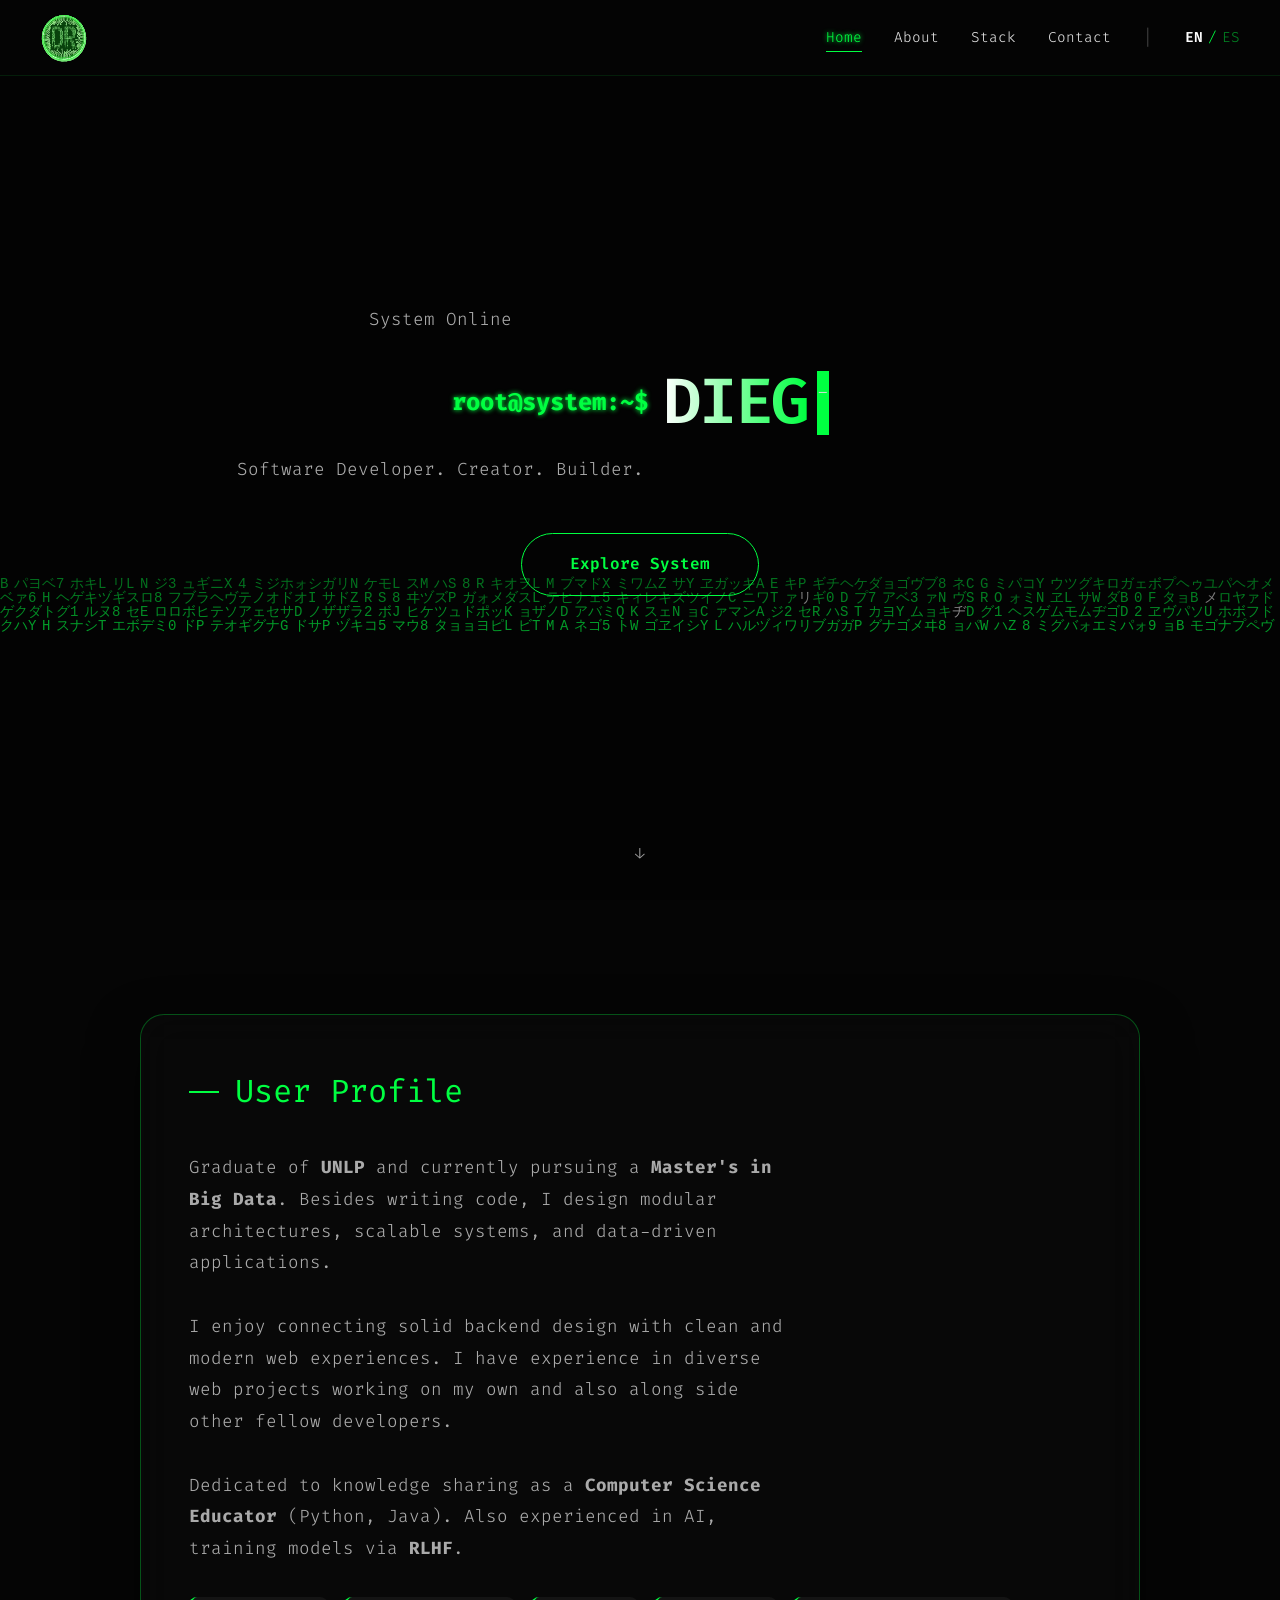
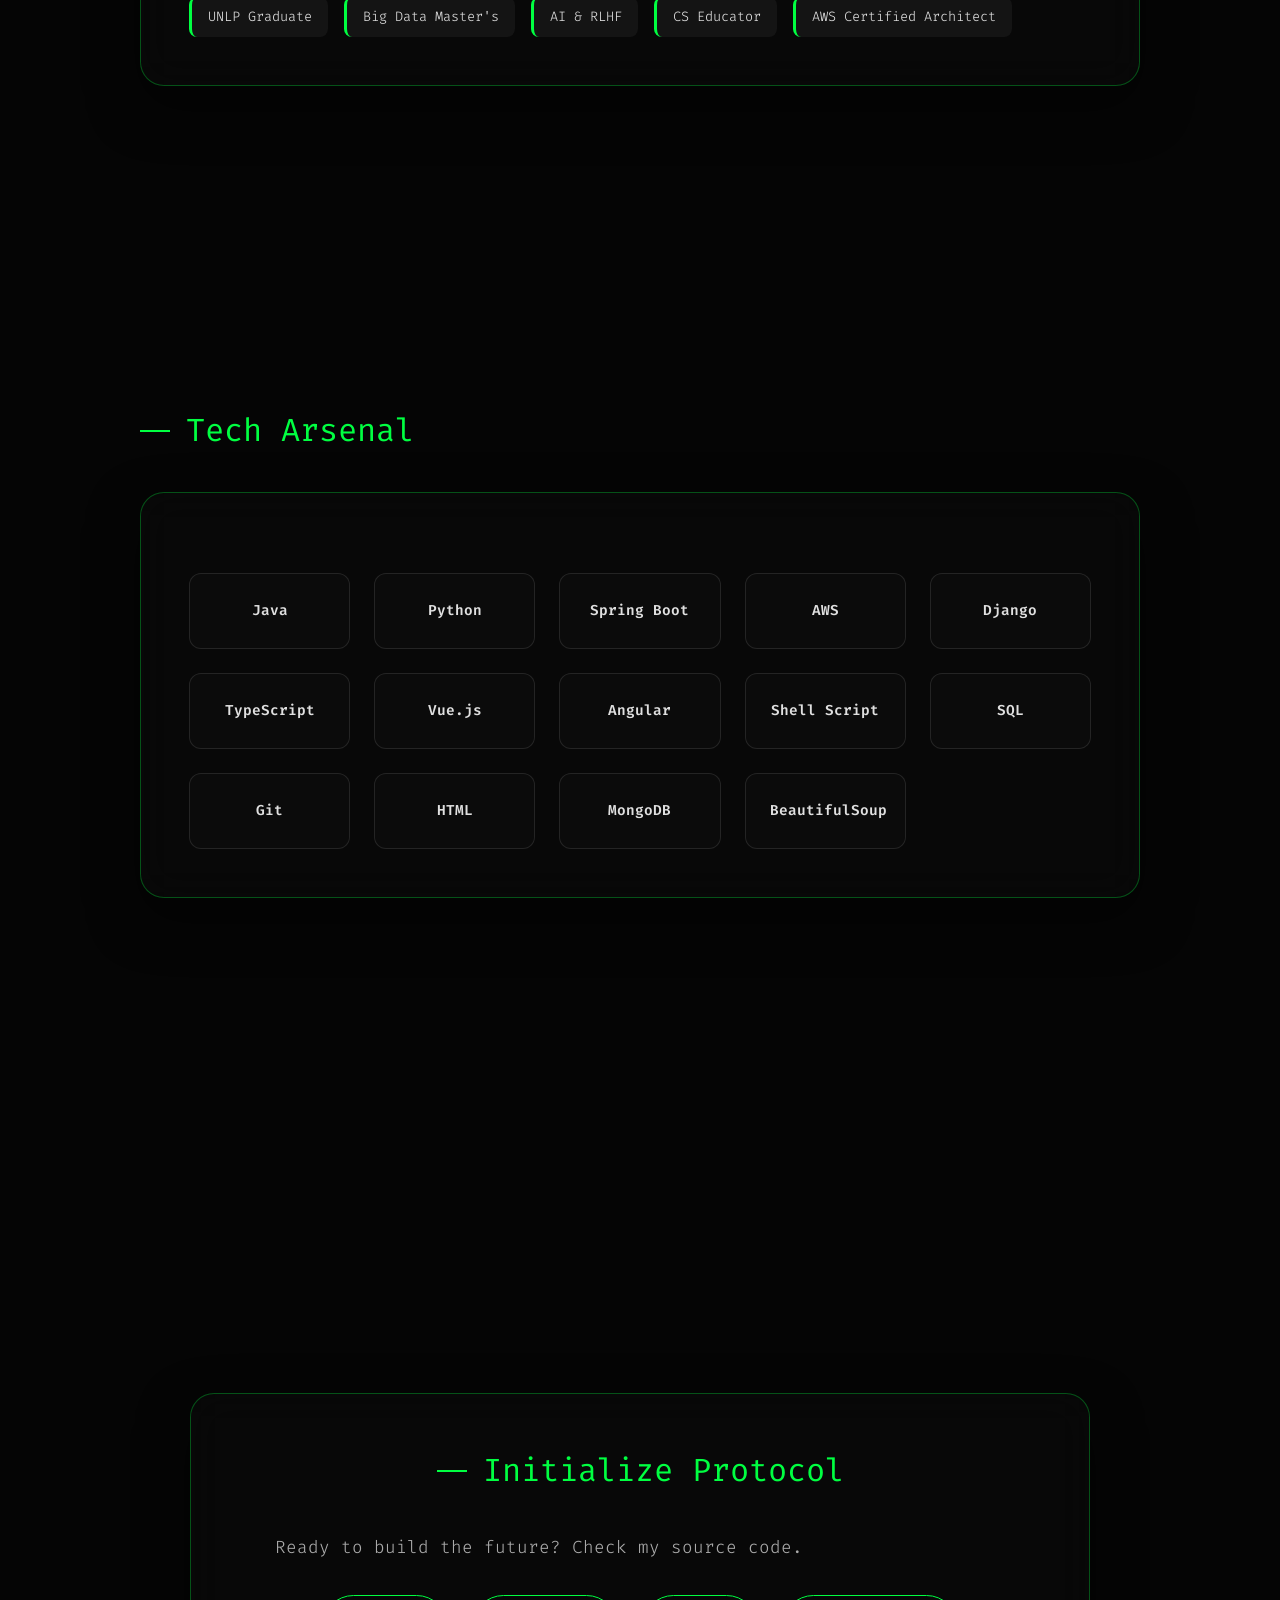
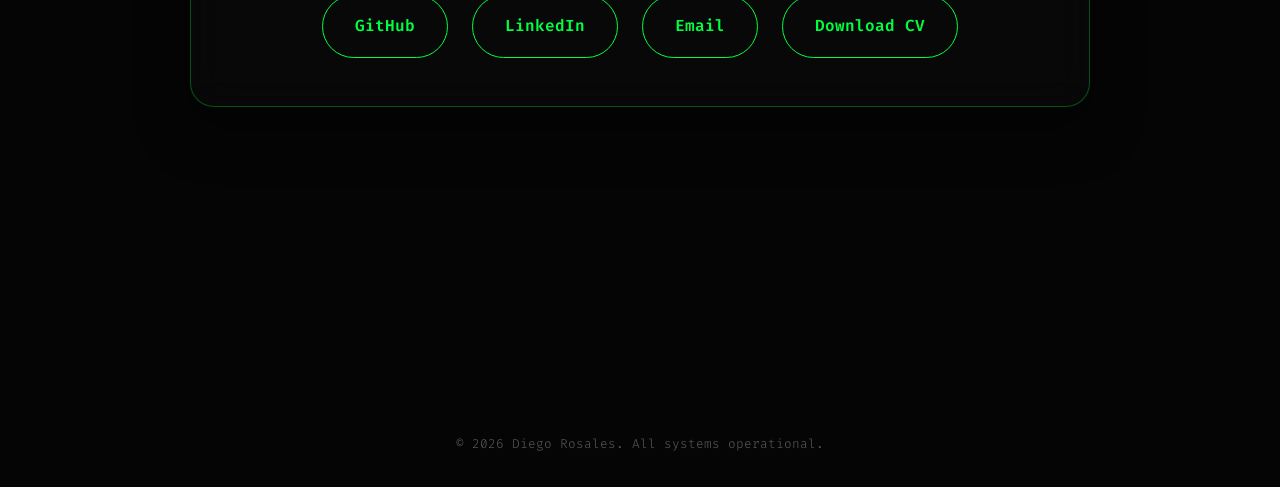
==== commit 4f053653: "feat: more arsenal added to the stack" ====
--- a/index.html
+++ b/index.html
@@ -129,6 +129,8 @@
                         <a href="https://developer.mozilla.org/en-US/docs/Web/HTML" target="_blank"
                             class="tech-item"><span aria-hidden="true">HTML</span><span class="sr-only">HTML (opens in a
                                 new tab)</span></a>
+                        <a href="https://www.mongodb.com/docs/" target="_blank" class="tech-item"><span>MongoDB</span></a>
+                        <a href="https://beautiful-soup-4.readthedocs.io/en/latest/" target="_blank" class="tech-item"><span>BeautifulSoup</span></a>
                     </div>
                 </div>
             </div>
